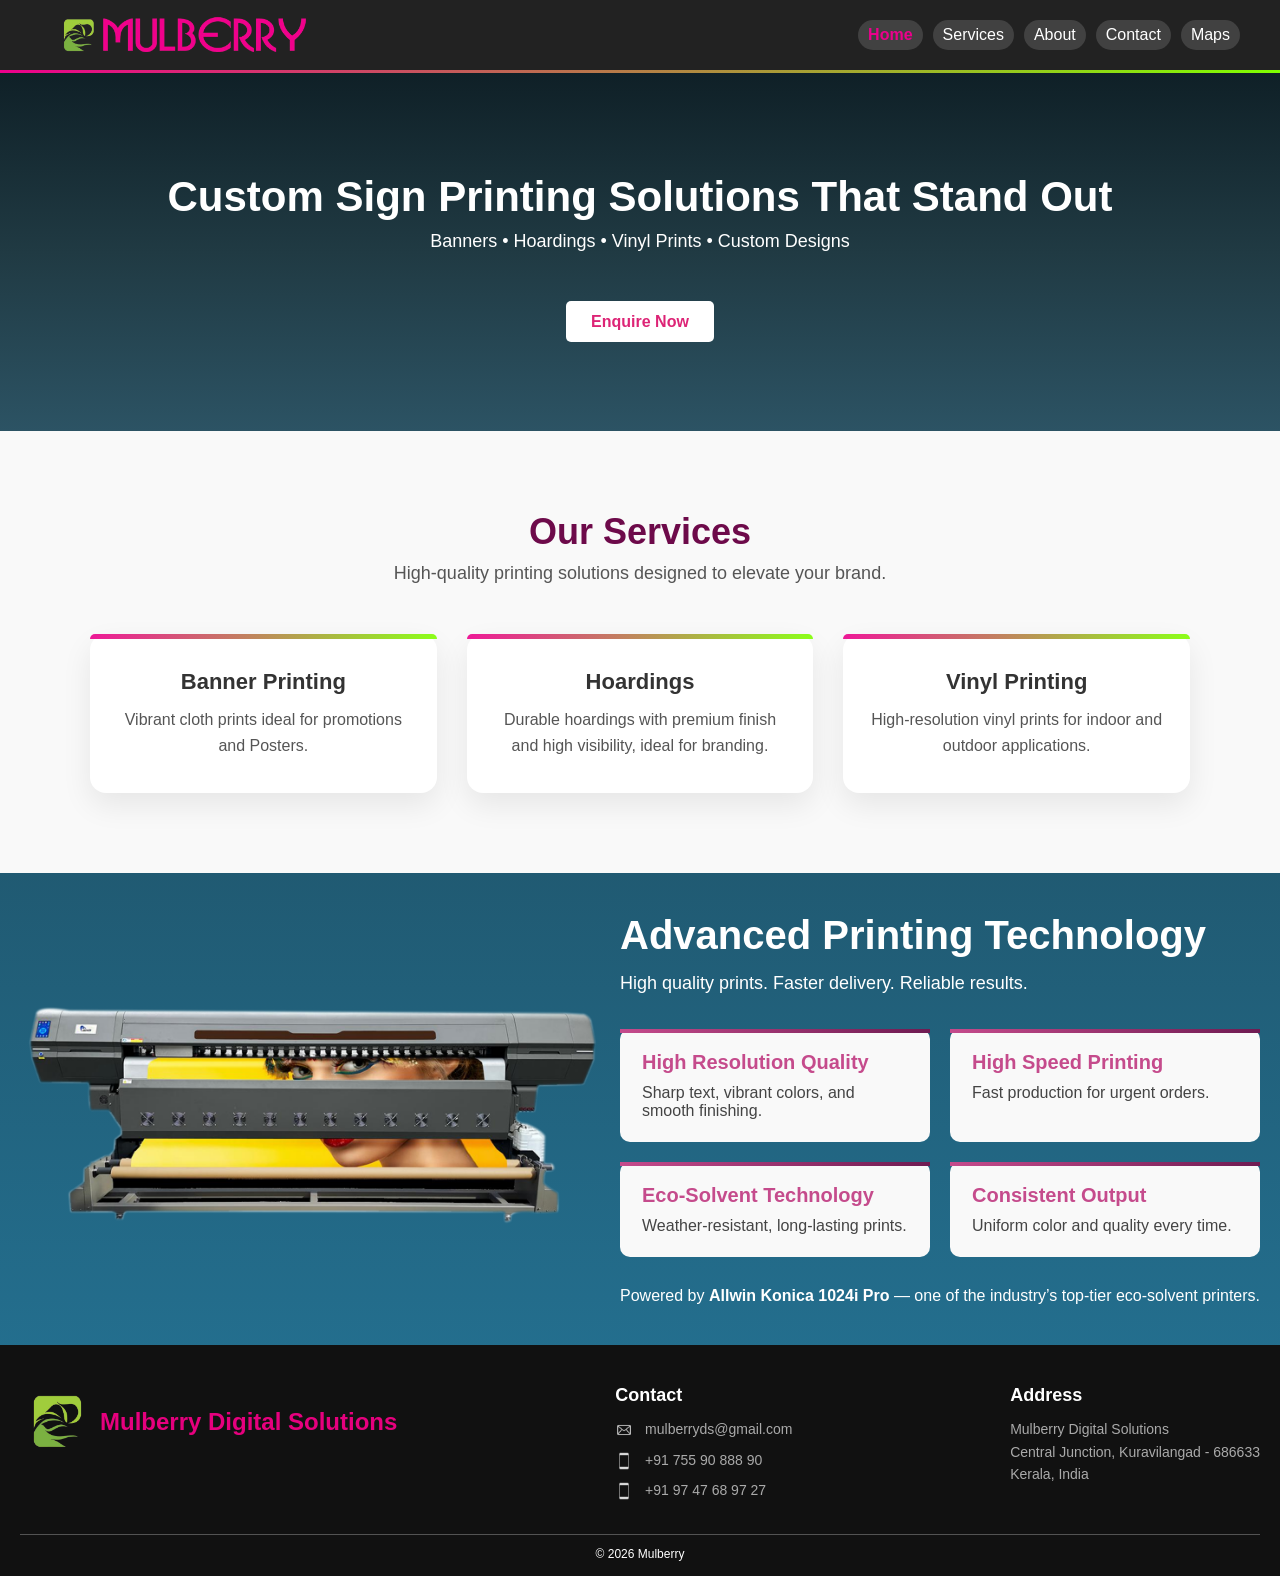
==== index.html @ 0bea3f0b "Add files via upload" ====
<html>
<head>
    <link rel="icon" href="tablogo.png" type="image/png">
    <meta charset="UTF-8">
    <meta name="viewport" content="width=device-width, initial-scale=1.0">
    <title>Mulberry</title>
    <link rel="stylesheet" href="style.css">
</head>
<body>

<header>
<div class="main-logo">
    <a href="index.html"><img src="logo.png"></a>
</div>  
<nav>
        <a href="index.html" class="active">Home</a>
        <a href="services.html">Services</a>
        <a href="about.html">About</a>
        <a href="contact.html">Contact</a>
        <a href="https://maps.app.goo.gl/JUvYcrm8jPYvd14GA">Maps</a>
    </nav>
</header>

<section class="hero">
    <h1>Custom Sign Printing Solutions That Stand Out</h1>
    <p>Banners  •  Hoardings  •  Vinyl Prints  •  Custom Designs</p>
    <br><br>
    <a href="contact.html" class="btn">Enquire Now</a>

</section>

<section class="services">
    <h2>Our Services</h2>
    <p class="services-sub">
        High-quality printing solutions designed to elevate your brand.
    </p>

    <div class="service-box">

        <div class="service-card">
            <h3>Banner Printing</h3>
            <p>Vibrant cloth prints ideal for promotions and Posters.</p>
        </div>

        <div class="service-card">
            <h3>Hoardings</h3>
            <p>Durable hoardings with premium finish and high visibility, ideal for branding.</p>
        </div>

        <div class="service-card">
            <h3>Vinyl Printing</h3>
            <p>High-resolution vinyl prints for indoor and outdoor applications.</p>
        </div>

    </div>
</section>


<section class="technology">
    <div class="tech-wrapper">

        <div class="tech-image">
            <img src="1024ipro.png" alt="Allwin Konica 1024i Pro">
        </div>
        
        <div class="tech-content">
            <h2>Advanced Printing Technology</h2>
            <p class="tech-sub">
                High quality prints. Faster delivery. Reliable results.
            </p>

            <div class="tech-features">
                <div class="tech-card">
                    <h3>High Resolution Quality</h3>
                    <p>Sharp text, vibrant colors, and smooth finishing.</p>
                </div>

                <div class="tech-card">
                    <h3>High Speed Printing</h3>
                    <p>Fast production for urgent orders.</p>
                </div>

                <div class="tech-card">
                    <h3>Eco-Solvent Technology</h3>
                    <p>Weather-resistant, long-lasting prints.</p>
                </div>

                <div class="tech-card">
                    <h3>Consistent Output</h3>
                    <p>Uniform color and quality every time.</p>
                </div>
            </div>
            <p class="machine-note">
                Powered by <strong>Allwin Konica 1024i Pro</strong> — one of the industry’s top-tier eco-solvent printers.
            </p>
        </div>

    </div>
</section>

<footer class="site-footer">
    <div class="footer-content">

        <div class="footer-logo">
            <img src="og logo.png" alt="Mulberry Logo" class="logo">
            <span class="company-name">Mulberry Digital Solutions</span>
        </div>

        <div class="footer-block">
            <h4>Contact</h4>
            <p>
                <img src="mail.png" class="footer-icon-img" alt="Email">
                 mulberryds@gmail.com
            </p>

            <p>
                <img src="phone.png" class="footer-icon-img" alt="Phone">
                 +91 755 90 888 90
            </p>
            <p>
                <img src="phone.png" class="footer-icon-img" alt="Phone">
                 +91 97 47 68 97 27
            </p>
        </div>

        <div class="footer-block">
             <h4>Address</h4>
            <p>
                Mulberry Digital Solutions<br>
                Central Junction, Kuravilangad - 686633<br>
                Kerala, India
            </p>
        </div>

    </div>

    <div class="footer-bottom">
        © 2026 Mulberry
    </div>
</footer>

</body>
</html>
---- style.css ----
* {
    margin: 0;
    padding: 0;
    box-sizing: border-box;
    font-family: Arial, sans-serif;
}

body {
    background: linear-gradient(to bottom, #1a3540, #25789b);
    color: #333;
}
.service-body{
     background: linear-gradient(to bottom, #ffffff, #ffffff);;
}
header {
    position: sticky;
    top: 0;
    z-index: 1000;
    background: #222;
    display: flex;
    justify-content: space-between;
    align-items: center;
    padding: 15px 40px;
    border-bottom: 3px solid transparent;
    border-image: linear-gradient(to right, #EC008C, #7FFF00) 1;
}

@media (max-width: 768px) {
    header {
        flex-direction: column;
        gap: 10px;
        padding: 10px 15px;
    }
}


.main-logo img {
    height: 40px;
    width: auto;
    display: block;
}
@media (max-width: 768px) {
    .main-logo img {
        height: 30px; 
    }
}

nav a {
    color: #fff;
    margin-left: 10px;
    text-decoration: none;
}

nav {
    display: flex;
    gap: 0px;
}


    nav a {
        padding: 6px 10px;
        border-radius: 20px;
        background: rgba(173, 173, 173, 0.227);
    }
nav a {
    transition: all 0.25s ease;
}
nav a.active {
    color: #EC008C;
    font-weight: 600;
}

nav a:hover {
    transform: translateY(-2px);
    color: #7FFF00;
    text-shadow: 0 6px 15px rgba(236, 0, 140, 0.4);
}


/* Hero */
.hero {
    background: linear-gradient(to bottom, #0f2027, #203a43, #2c5364);
    color: white;
    text-align: center;
    padding: 100px 10px;
}

.hero h1 {
    font-size: 42px;
    margin-bottom: 10px;
}

.hero p {
    font-size: 18px;
    margin-bottom: 25px;
}

.btn {
    padding: 12px 25px;
    background: white;
    color: #dd2476;
    text-decoration: none;
    font-weight: bold;
    border-radius: 5px;
}
.btn:hover {
    transform: translateY(-50px);
    box-shadow: 0 12px 30px rgba(0,0,0,0.20);
}

.services {
    padding: 80px 20px;
    text-align: center;
    background: #f9f9f9;
}

.services h2 {
    font-size: 36px;
    color: #6d0a4a;
    margin-bottom: 10px;
}

.services-sub {
    font-size: 18px;
    color: #555;
    margin-bottom: 50px;
}

.service-box {
    display: grid;
    grid-template-columns: repeat(auto-fit, minmax(240px, 1fr));
    gap: 30px;
    max-width: 1100px;
    margin: auto;
}

.service-card {
    background: #ffffff;
    padding: 35px 25px;
    border-radius: 16px;
    box-shadow: 0 12px 30px rgba(0,0,0,0.08);
    transition: all 0.35s ease;
    position: relative;
}

.service-card::before {
    content: "";
    position: absolute;
    top: 0;
    left: 0;
    height: 5px;
    width: 100%;
    border-radius: 16px 16px 0 0;
    background: linear-gradient(to right, #EC008C, #7FFF00);
    opacity: 0.9;
}

.service-card h3 {
    font-size: 22px;
    margin-bottom: 12px;
    color: #333;
}

.service-card p {
    font-size: 16px;
    color: #555;
    line-height: 1.6;
}

.service-card:hover {
    transform: translateY(-10px);
    box-shadow: 0 22px 45px rgba(0,0,0,0.15);
}

.service-card.highlight {
    transform: translateY(-6px);
}

/* Mobile */
@media (max-width: 768px) {
    .services h2 {
        font-size: 30px;
    }
}

.tech-wrapper {
    max-width: 1400px;
    margin: auto;
    display: flex;
    align-items: center;
    gap: 15px;
    padding: 40px 20px;
    flex-wrap: wrap; 
}
@media (max-width: 768px) {
    .tech-wrapper {
        text-align: center;
    }}

.tech-image {
    flex: 370px;
    text-align: center;
}


.tech-image img {
    max-width: 100%;
    height: auto;
    object-fit: contain;
    transform: translateY(-5px);
}

/* Text styling */
.tech-content h2 {
    font-size: 40px; /* increased from 32px */
    color: #ffffff;
    margin-bottom: 15px;
}

.tech-sub {
    font-size: 18px; /* increased from 16px */
    color: #ffffff;
    margin-bottom: 35px; /* slightly more spacing */
}

/* Cards */
.tech-features {
    display: grid;
    grid-template-columns: repeat(auto-fit, minmax(220px, 1fr));
    gap: 20px;
}

.tech-card {
    background: #f9f9f9;
    padding: 22px;
    border-radius: 10px;
    position: relative;
}

/* Gradient accent bar on top */
.tech-card::before {
    content: "";
    position: absolute;
    top: 0;
    left: 0;
    height: 4px;
    width: 100%;
    background: linear-gradient(to right, #C54B8C, #6f1b52);
}

.tech-card h3 {
    color: #C54B8C;
    margin-bottom: 10px; /* slightly bigger spacing */
    font-size: 20px; /* increased from 17px */
}

.tech-card p {
    font-size: 16px; /* increased from 14px */
    color: #444;
}

.machine-note {
    margin-top: 30px; /* increased from 25px */
    font-size: 16px; /* increased from 15px */
    color: #ffffff;
}


.site-footer {
    background: #111;
    color: #aaa;
    padding: 40px 20px 15px;
    font-size: 13px;
}

.footer-content {
    max-width: 1300px;
    margin: auto;
    display: flex;     
    justify-content: space-between;
    flex-wrap: wrap;      
    gap: 30px;
    align-items: flex-start;    
}

.footer-logo {
  display: flex;         
  align-items: center;   
  gap: 5px;  
}

.logo {
  width: 75px;            
  height: auto;
}

.company-name {
  font-weight: bold;
  color: #e6007e;        
  font-size: 24px;
}

.footer-block h4 {
    color: #fff;
    font-size: 18px;
    margin-bottom: 12px;
    font-weight: 600;
}

.footer-block p {
    font-size: 14px;
    margin-bottom: 8px;
    line-height: 1.6;
}

.footer-bottom {
    color: #ffffff;
    text-align: center;
    margin-top: 25px;
    padding-top: 12px;
    border-top: 1px solid #535353;
    font-size: 12px;
}

.footer-icon-img {
    width: 18px;
    height: 18px;
    margin-right: 8px;
    vertical-align: middle;
    opacity: 0.85;
}


/* Responsive */
@media (max-width: 768px) {
    .service-box,
    .reasons {
        flex-direction: column;
        align-items: center;
    }

    .hero h1 {
        font-size: 32px;
    }
}

/* =========================
   ABOUT PAGE
   ========================= */

/* About Hero — similar to home hero */
.about-hero {
    background: linear-gradient(to bottom, #0f2027, #203a43, #2c5364);
    color: white;
    text-align: center;
    padding: 80px 20px;
}

.about-hero h1 {
    font-size: 40px;
    margin-bottom: 10px;
}

.about-hero p {
    font-size: 18px;
}

/* About Main Section — same as services look */
.about-section {
    background: #f9f9f9;
    padding: 80px 20px;
}

.about-section h2 {
    font-size: 36px;
    color: #7B1E5A;
    text-align: center;
    margin-bottom: 20px;
}

.about-section .about-text {
    max-width: 900px;
    margin: auto;
    font-size: 18px;
    color: #555;
    line-height: 1.7;
    text-align: center;
    margin-bottom: 50px;
}

/* About Cards — reusing service-card logic */
.about-cards {
    max-width: 1100px;
    margin: auto;
    display: grid;
    grid-template-columns: repeat(auto-fit, minmax(240px, 1fr));
    gap: 30px;
}

.about-card {
    background: #ffffff;
    padding: 35px 25px;
    border-radius: 16px;
    box-shadow: 0 12px 30px rgba(0,0,0,0.08);
    position: relative;
    text-align: center;
    font-weight: 600;
     transition: transform 0.3s ease, box-shadow 0.3s ease;
}


.about-card:hover {
    transform: translateY(-6px);
    box-shadow: 0 18px 40px rgba(0,0,0,0.12);
}

.about-card::before {
    content: "";
    position: absolute;
    top: 0;
    left: 0;
    height: 5px;
    width: 100%;
    border-radius: 16px 16px 0 0;
    background: linear-gradient(to right, #EC008C, #7FFF00);
}

/*  ABOUT – PRINTING TECHNOLOGY */

.about-technology {
    margin-top: 80px;
    text-align: center;
}

.about-technology h2 {
    font-size: 34px;
    color: #7B1E5A;
    margin-bottom: 25px;
}

.about-tech-text {
    max-width: 900px;
    margin: auto;
    font-size: 18px;
    color: #555;
    line-height: 1.8;
    margin-bottom: 20px;
}

.about-tech-note {
    max-width: 850px;
    margin: 35px auto 0;
    font-size: 16px;
    color: #666;
    font-style: italic;
}

/* Mobile */
@media (max-width: 768px) {
    .about-technology h2 {
        font-size: 28px;
    }
}
/* About page – Working Hours */

.about-hours {
    max-width: 600px;
    margin: 80px auto 0;
    padding: 30px 25px;
    background: #ffffff;
    border-radius: 18px;
    text-align: center;
    box-shadow: 0 14px 35px rgba(0,0,0,0.08);
    position: relative;
}

/* Gradient accent line */
.about-hours::before {
    content: "";
    position: absolute;
    top: 0;
    left: 0;
    height: 5px;
    width: 100%;
    border-radius: 18px 18px 0 0;
    background: linear-gradient(to right, #EC008C, #7FFF00);
}

.about-hours h3 {
    color: #7B1E5A;
    margin-bottom: 15px;
    font-size: 22px;
    font-weight: 600;
}

.about-hours p {
    font-size: 16px;
    color: #444;
    margin-bottom: 8px;
    line-height: 1.6;
}

/* Mobile */
@media (max-width: 768px) {
    .about-hero h1 {
        font-size: 32px;
    }

    .about-section h2 {
        font-size: 30px;
    }
}
/* ===== CONTACT PAGE LAYOUT FIX ===== */

.contact-hero {
    padding: 80px 20px;
    text-align: center;
    background: linear-gradient(to bottom, #0f2027, #203a43, #2c5364);
    color: #fff;
}

.contact-hero h1 {
    font-size: 42px;
    margin-bottom: 8px;
}

.contact-section {
    padding: 70px 6%;
    background: #f7f8fa;
}

/* This container fixes the blank space issue */
.contact-container {
    max-width: 1200px;
    margin: auto;
    display: grid;
    grid-template-columns: repeat(3, 1fr);
    gap: 35px;
}

.contact-card {
    background: #ffffff;
    padding: 35px 25px;
    text-align: center;
    border-radius: 16px;
    box-shadow: 0 12px 30px rgba(0,0,0,0.08);
    transition: transform 0.3s ease;
}

.contact-card:hover {
    transform: translateY(-6px);
}

.contact-card img {
    width: 44px;
    margin-bottom: 15px;
}

.contact-card h3 {
    font-size: 20px;
    margin-bottom: 8px;
}

.contact-card p {
    color: #555;
    font-size: 15px;
}

.contact-btn {
    display: inline-block;
    margin-top: 18px;
    padding: 12px 28px;
    border-radius: 30px;
    background: #2c5364;
    color: #fff;
    text-decoration: none;
    transition: 0.3s ease;
}

.contact-btn:hover {
    background: #203a43;
}

.contact-btn.whatsapp {
    background: #25d366;
}

.contact-btn.whatsapp:hover {
    background: #1ebe5d;
}

/* Optional highlight for WhatsApp */
.contact-card.highlight {
    border: 2px solid #25d366;
}

/* MAP FIX */
.contact-map {
    padding: 70px 6%;
    background: #ffffff;
}

.map-container {
    max-width: 1200px;
    margin: auto;
    text-align: center;
}

.map-container iframe {
    width: 100%;
    height: 380px;
    border-radius: 16px;
    border: none;
    box-shadow: 0 12px 30px rgba(0,0,0,0.08);
}

/* RESPONSIVE */
@media (max-width: 900px) {
    .contact-container {
        grid-template-columns: 1fr;
    }

    .contact-hero h1 {
        font-size: 32px;
    }
}
/* ===============================
   SERVICES PAGE - NEW CLEAN STYLE
   =============================== */

/* Whole services page background */
.services-detailed {
    background: linear-gradient(to bottom, #1a3540, #25789b);
    width: 100%;
    max-width: 1250px;
    margin: 100px auto;
    padding: 60px 100px;
    border-radius: 25px;
}

/* Individual service rows */
.service-row {
    display: flex;
    align-items: center;
    gap: 60px;
    padding: 60px;
    margin-bottom: 60px;
    border-radius: 20px;
    min-height: 420px;
    background: linear-gradient(135deg, #fdfbfb, #ebedee);
    transition: all 0.3s ease;
}

.service-row.reverse {
    flex-direction: row-reverse;
}

.service-row:hover {
    transform: translateY(-6px);
    box-shadow: 0 18px 40px rgba(0, 0, 0, 0.230);
}

/* Image */
.service-img {
    flex: 1;
    display: flex;
}

.service-img img {
    width: 100%;
    object-fit: cover;
    border-radius: 15px;
    box-shadow: 0 12px 30px rgba(0, 0, 0, 0.230);
}

/* Text */
.service-info {
    flex: 1;
}

.service-info h2 {
    font-size: 32px;
    margin-bottom: 20px;
    position: relative;
    padding-bottom: 10px;
}

.service-info h2::after {
    content: "";
    width: 70px;
    height: 3px;
    background: #EC008C;
    position: absolute;
    left: 0;
    bottom: 0;
}

.service-info p {
    font-size: 17px;
    line-height: 1.8;
    color: #444;
}

/* ===============================
   CTA SECTION (Keep Gradient Impact)
   =============================== */

.cta-section {
    background: linear-gradient(to bottom, #237496, #0f2027);
    color: rgb(255, 255, 255);
    border-radius: 25px;
    margin: 80px auto 120px;
    width: 90%;
    max-width: 1000px;
    padding: 80px 30px;
    text-align: center;
}

.cta-section h2 {
    margin-bottom: 15px;
}

.cta-section p {
    margin-bottom: 35px;
}

.cta-section .btn {
    background: white;
    color: #dd2476;
    transition: 0.3s ease;
}

.cta-section .btn:hover {
    background: #f2f2f2;
    transform: translateY(-3px);
    box-shadow: 0 12px 30px rgba(0,0,0,0.25);
}

/* ===============================
   RESPONSIVE (Services Only)
   =============================== */

@media (max-width: 900px) {

    .services-detailed {
        padding: 40px 20px;
    }

    .service-row,
    .service-row.reverse {
        flex-direction: column;
        padding: 40px 25px;
        gap: 30px;
    }

}
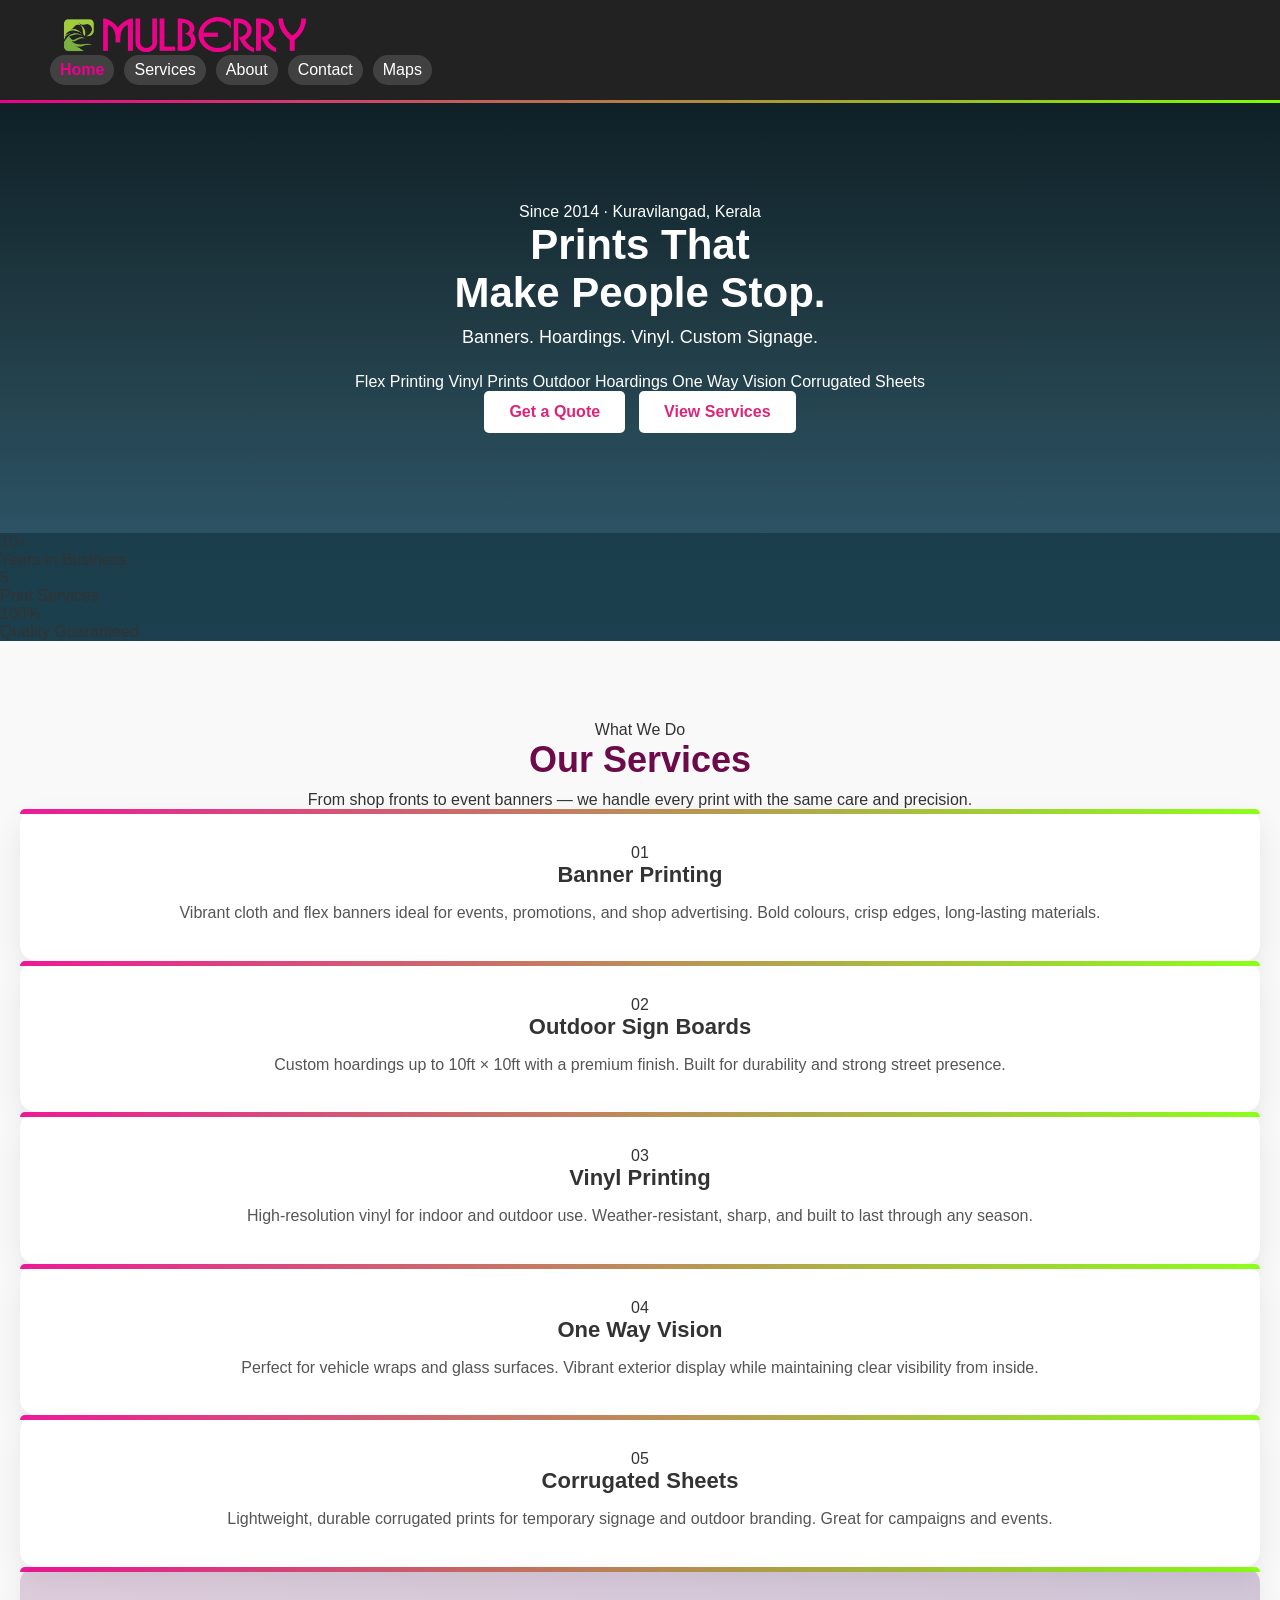
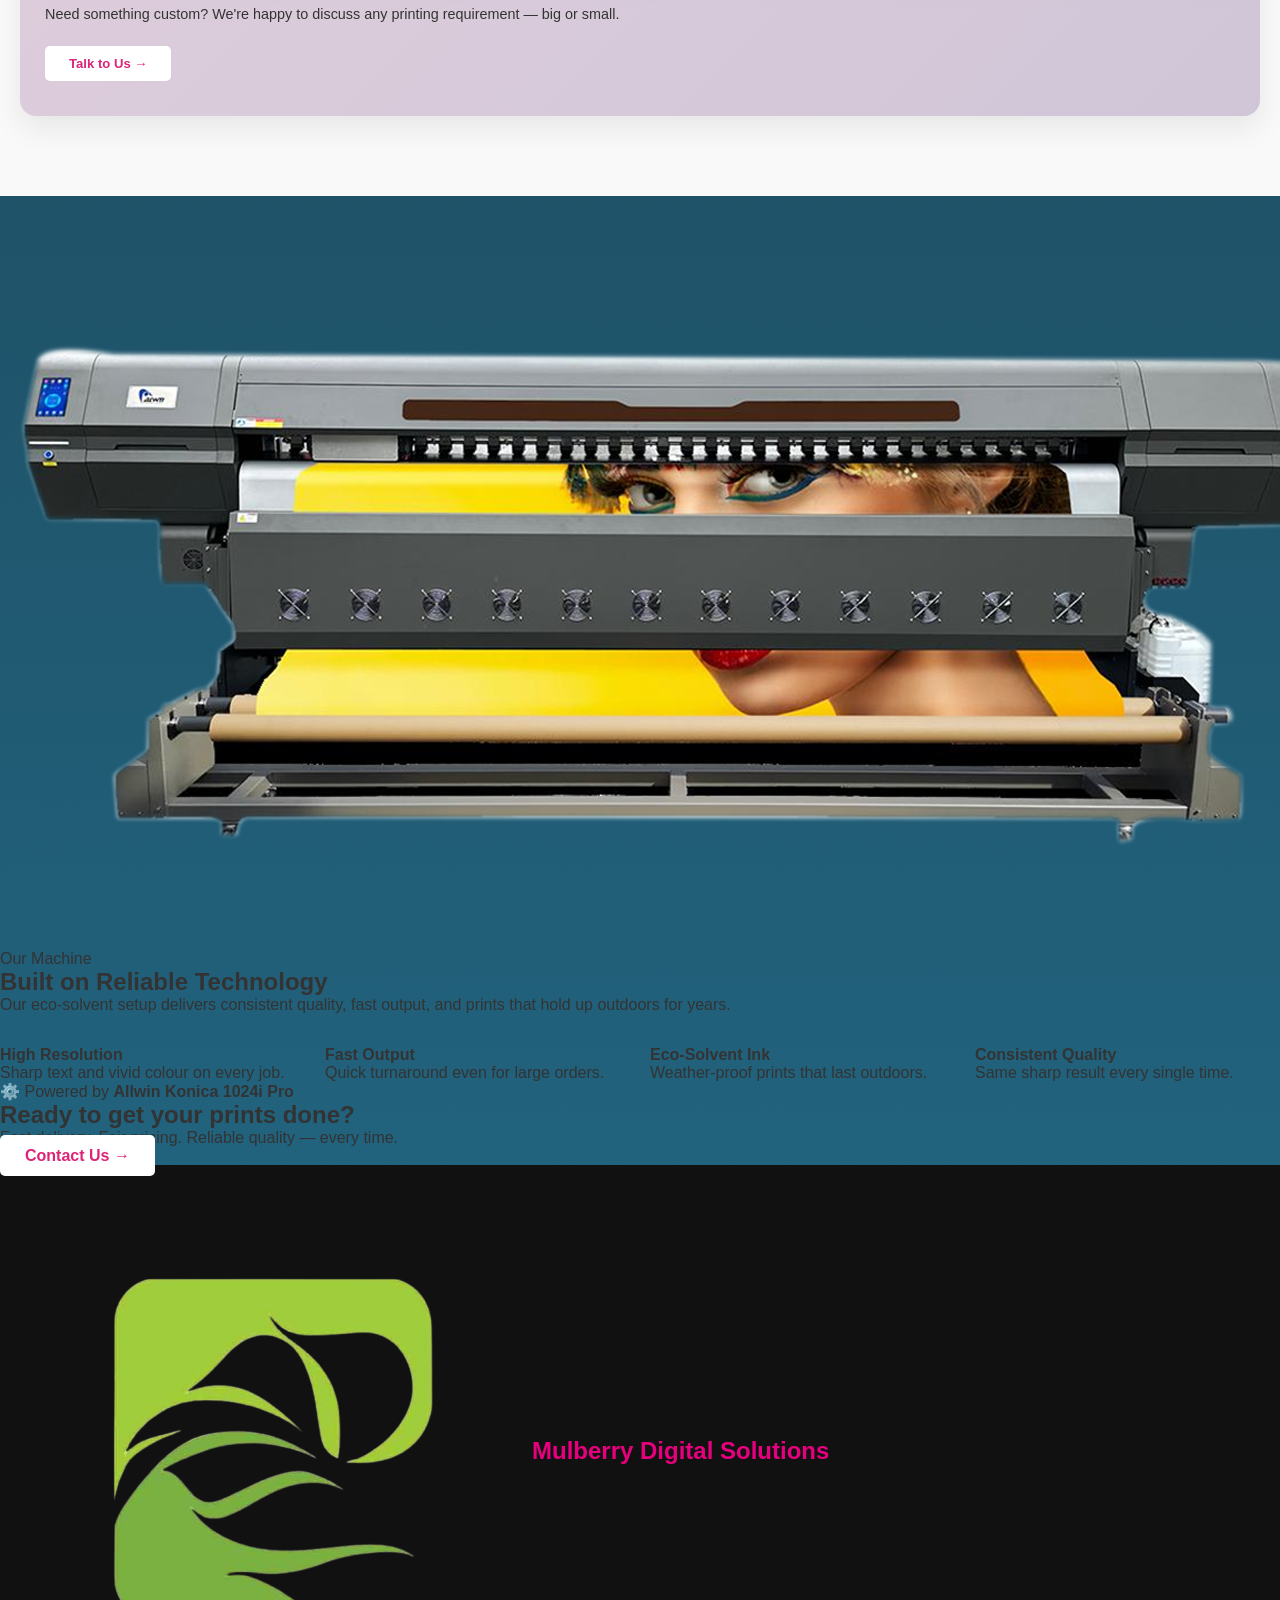
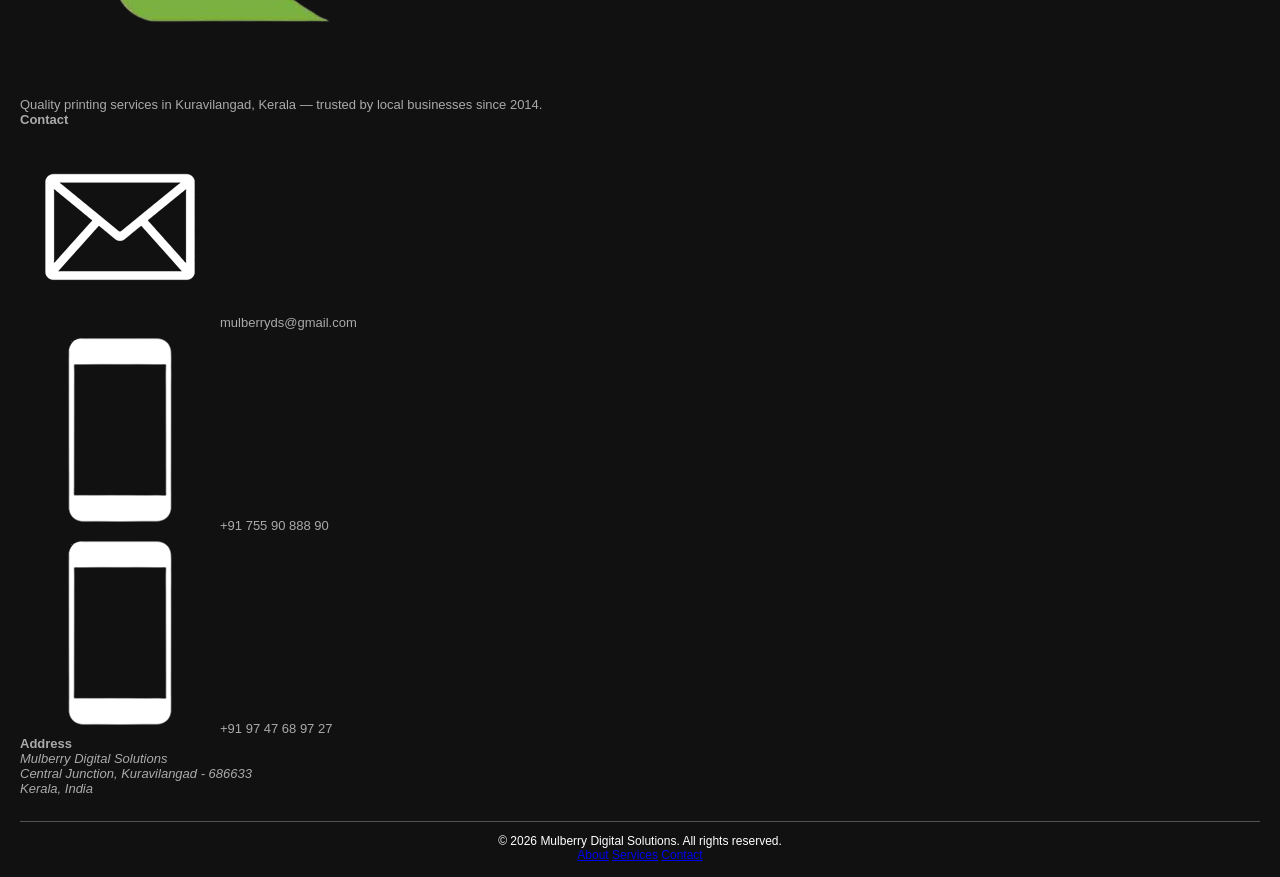
==== commit 614e724a: "Update index.html" ====
--- a/index.html
+++ b/index.html
@@ -1,143 +1,202 @@
-<html>
+<!DOCTYPE html>
+<html lang="en">
 <head>
-    <link rel="icon" href="tablogo.png" type="image/png">
-    <meta charset="UTF-8">
-    <meta name="viewport" content="width=device-width, initial-scale=1.0">
-    <title>Mulberry</title>
-    <link rel="stylesheet" href="style.css">
+  <meta charset="UTF-8">
+  <meta name="viewport" content="width=device-width, initial-scale=1.0">
+  <title>Mulberry Digital Solutions | Flex & Sign Printing</title>
+  <link rel="icon" href="tablogo.png" type="image/png">
+  <meta name="description" content="Mulberry Digital Solutions — quality flex printing, vinyl prints and custom sign boards in Kuravilangad, Kerala since 2014.">
+  <link rel="stylesheet" href="style.css">
 </head>
 <body>
 
-<header>
-<div class="main-logo">
-    <a href="index.html"><img src="logo.png"></a>
-</div>  
-<nav>
+  <!-- NAV -->
+  <header>
+    <div class="nav-inner">
+      <div class="main-logo">
+        <a href="index.html"><img src="logo.png" alt="Mulberry Digital Solutions"></a>
+      </div>
+      <nav>
         <a href="index.html" class="active">Home</a>
         <a href="services.html">Services</a>
         <a href="about.html">About</a>
         <a href="contact.html">Contact</a>
-        <a href="https://maps.app.goo.gl/JUvYcrm8jPYvd14GA">Maps</a>
-    </nav>
-</header>
-
-<section class="hero">
-    <h1>Custom Sign Printing Solutions That Stand Out</h1>
-    <p>Banners  •  Hoardings  •  Vinyl Prints  •  Custom Designs</p>
-    <br><br>
-    <a href="contact.html" class="btn">Enquire Now</a>
-
-</section>
-
-<section class="services">
-    <h2>Our Services</h2>
-    <p class="services-sub">
-        High-quality printing solutions designed to elevate your brand.
-    </p>
-
-    <div class="service-box">
-
-        <div class="service-card">
-            <h3>Banner Printing</h3>
-            <p>Vibrant cloth prints ideal for promotions and Posters.</p>
-        </div>
-
-        <div class="service-card">
-            <h3>Hoardings</h3>
-            <p>Durable hoardings with premium finish and high visibility, ideal for branding.</p>
-        </div>
-
-        <div class="service-card">
-            <h3>Vinyl Printing</h3>
-            <p>High-resolution vinyl prints for indoor and outdoor applications.</p>
-        </div>
-
-    </div>
-</section>
-
-
-<section class="technology">
-    <div class="tech-wrapper">
-
-        <div class="tech-image">
-            <img src="1024ipro.png" alt="Allwin Konica 1024i Pro">
-        </div>
-        
-        <div class="tech-content">
-            <h2>Advanced Printing Technology</h2>
-            <p class="tech-sub">
-                High quality prints. Faster delivery. Reliable results.
-            </p>
-
-            <div class="tech-features">
-                <div class="tech-card">
-                    <h3>High Resolution Quality</h3>
-                    <p>Sharp text, vibrant colors, and smooth finishing.</p>
-                </div>
-
-                <div class="tech-card">
-                    <h3>High Speed Printing</h3>
-                    <p>Fast production for urgent orders.</p>
-                </div>
-
-                <div class="tech-card">
-                    <h3>Eco-Solvent Technology</h3>
-                    <p>Weather-resistant, long-lasting prints.</p>
-                </div>
-
-                <div class="tech-card">
-                    <h3>Consistent Output</h3>
-                    <p>Uniform color and quality every time.</p>
-                </div>
-            </div>
-            <p class="machine-note">
-                Powered by <strong>Allwin Konica 1024i Pro</strong> — one of the industry’s top-tier eco-solvent printers.
-            </p>
-        </div>
-
-    </div>
-</section>
-
-<footer class="site-footer">
-    <div class="footer-content">
-
+        <a href="https://maps.app.goo.gl/JUvYcrm8jPYvd14GA" target="_blank" rel="noopener" class="nav-maps">Maps</a>
+      </nav>
+    </div>
+  </header>
+
+  <!-- HERO -->
+  <section class="hero">
+    <div class="hero-glow"></div>
+    <div class="hero-inner">
+      <div class="eyebrow">Since 2014 · Kuravilangad, Kerala</div>
+      <h1>Prints That<br><span class="accent">Make People Stop.</span></h1>
+      <p class="hero-sub">Banners. Hoardings. Vinyl. Custom Signage.</p>
+      <div class="hero-chips">
+        <span>Flex Printing</span>
+        <span>Vinyl Prints</span>
+        <span>Outdoor Hoardings</span>
+        <span>One Way Vision</span>
+        <span>Corrugated Sheets</span>
+      </div>
+      <div style="display:flex;gap:14px;justify-content:center;flex-wrap:wrap;">
+        <a href="contact.html" class="btn">Get a Quote</a>
+        <a href="services.html" class="btn btn-outline">View Services</a>
+      </div>
+    </div>
+  </section>
+
+  <!-- STATS -->
+  <div class="stats-strip">
+    <div class="stats-strip-inner">
+      <div class="stat-item">
+        <div class="stat-num">10+</div>
+        <div class="stat-label">Years in Business</div>
+      </div>
+      <div class="stat-item">
+        <div class="stat-num">5</div>
+        <div class="stat-label">Print Services</div>
+      </div>
+      <div class="stat-item">
+        <div class="stat-num">100%</div>
+        <div class="stat-label">Quality Guaranteed</div>
+      </div>
+    </div>
+  </div>
+
+  <!-- SERVICES -->
+  <section class="services">
+    <div class="container">
+      <div class="eyebrow">What We Do</div>
+      <h2 class="section-title">Our Services</h2>
+      <p class="section-sub">From shop fronts to event banners — we handle every print with the same care and precision.</p>
+
+      <div class="services-grid">
+        <div class="service-card">
+          <div class="service-num">01</div>
+          <h3>Banner Printing</h3>
+          <p>Vibrant cloth and flex banners ideal for events, promotions, and shop advertising. Bold colours, crisp edges, long-lasting materials.</p>
+        </div>
+        <div class="service-card">
+          <div class="service-num">02</div>
+          <h3>Outdoor Sign Boards</h3>
+          <p>Custom hoardings up to 10ft × 10ft with a premium finish. Built for durability and strong street presence.</p>
+        </div>
+        <div class="service-card">
+          <div class="service-num">03</div>
+          <h3>Vinyl Printing</h3>
+          <p>High-resolution vinyl for indoor and outdoor use. Weather-resistant, sharp, and built to last through any season.</p>
+        </div>
+        <div class="service-card">
+          <div class="service-num">04</div>
+          <h3>One Way Vision</h3>
+          <p>Perfect for vehicle wraps and glass surfaces. Vibrant exterior display while maintaining clear visibility from inside.</p>
+        </div>
+        <div class="service-card">
+          <div class="service-num">05</div>
+          <h3>Corrugated Sheets</h3>
+          <p>Lightweight, durable corrugated prints for temporary signage and outdoor branding. Great for campaigns and events.</p>
+        </div>
+        <div class="service-card" style="display:flex;flex-direction:column;justify-content:center;align-items:flex-start;background:linear-gradient(135deg,rgba(123,48,114,0.22),rgba(61,16,96,0.22));border-color:rgba(123,48,114,0.3);">
+          <p style="color:var(--muted);font-size:0.9rem;margin-bottom:20px;line-height:1.7;">Need something custom? We're happy to discuss any printing requirement — big or small.</p>
+          <a href="contact.html" class="btn" style="font-size:0.82rem;padding:10px 24px;">Talk to Us →</a>
+        </div>
+      </div>
+    </div>
+  </section>
+
+  <!-- TECHNOLOGY -->
+  <section class="technology">
+    <div class="container">
+      <div class="tech-grid">
+        <div class="tech-image-wrap">
+          <img src="1024ipro.png" alt="Allwin Konica 1024i Pro">
+          <div class="tech-frame">
+            <div class="tech-frame-dot tl"></div>
+            <div class="tech-frame-dot tr"></div>
+            <div class="tech-frame-dot bl"></div>
+            <div class="tech-frame-dot br"></div>
+          </div>
+        </div>
+        <div>
+          <div class="eyebrow">Our Machine</div>
+          <h2 class="section-title">Built on Reliable Technology</h2>
+          <p class="section-sub" style="margin-bottom:32px;">Our eco-solvent setup delivers consistent quality, fast output, and prints that hold up outdoors for years.</p>
+
+          <div class="tech-features">
+            <div class="tech-feat">
+              <h4>High Resolution</h4>
+              <p>Sharp text and vivid colour on every job.</p>
+            </div>
+            <div class="tech-feat">
+              <h4>Fast Output</h4>
+              <p>Quick turnaround even for large orders.</p>
+            </div>
+            <div class="tech-feat">
+              <h4>Eco-Solvent Ink</h4>
+              <p>Weather-proof prints that last outdoors.</p>
+            </div>
+            <div class="tech-feat">
+              <h4>Consistent Quality</h4>
+              <p>Same sharp result every single time.</p>
+            </div>
+          </div>
+
+          <div class="machine-badge">
+            <span>⚙️</span>
+            <span>Powered by <strong>Allwin Konica 1024i Pro</strong></span>
+          </div>
+        </div>
+      </div>
+    </div>
+  </section>
+
+  <!-- CTA BAND -->
+  <div class="cta-band">
+    <div class="cta-inner">
+      <div>
+        <h2>Ready to get your prints done?</h2>
+        <p>Fast delivery. Fair pricing. Reliable quality — every time.</p>
+      </div>
+      <a href="contact.html" class="btn">Contact Us →</a>
+    </div>
+  </div>
+
+  <!-- FOOTER -->
+  <footer class="site-footer">
+    <div class="footer-grid">
+      <div class="footer-brand">
         <div class="footer-logo">
-            <img src="og logo.png" alt="Mulberry Logo" class="logo">
-            <span class="company-name">Mulberry Digital Solutions</span>
-        </div>
-
-        <div class="footer-block">
-            <h4>Contact</h4>
-            <p>
-                <img src="mail.png" class="footer-icon-img" alt="Email">
-                 mulberryds@gmail.com
-            </p>
-
-            <p>
-                <img src="phone.png" class="footer-icon-img" alt="Phone">
-                 +91 755 90 888 90
-            </p>
-            <p>
-                <img src="phone.png" class="footer-icon-img" alt="Phone">
-                 +91 97 47 68 97 27
-            </p>
-        </div>
-
-        <div class="footer-block">
-             <h4>Address</h4>
-            <p>
-                Mulberry Digital Solutions<br>
-                Central Junction, Kuravilangad - 686633<br>
-                Kerala, India
-            </p>
-        </div>
-
-    </div>
-
+          <img src="og logo.png" alt="Mulberry Logo">
+          <span class="company-name">Mulberry Digital Solutions</span>
+        </div>
+        <p>Quality printing services in Kuravilangad, Kerala — trusted by local businesses since 2014.</p>
+      </div>
+      <div class="footer-col">
+        <h4>Contact</h4>
+        <p><img src="mail.png" alt="">mulberryds@gmail.com</p>
+        <p><img src="phone.png" alt="">+91 755 90 888 90</p>
+        <p><img src="phone.png" alt="">+91 97 47 68 97 27</p>
+      </div>
+      <div class="footer-col">
+        <h4>Address</h4>
+        <address>
+          Mulberry Digital Solutions<br>
+          Central Junction, Kuravilangad - 686633<br>
+          Kerala, India
+        </address>
+      </div>
+    </div>
     <div class="footer-bottom">
-        © 2026 Mulberry
-    </div>
-</footer>
+      <span>© 2026 Mulberry Digital Solutions. All rights reserved.</span>
+      <div class="footer-links">
+        <a href="about.html">About</a>
+        <a href="services.html">Services</a>
+        <a href="contact.html">Contact</a>
+      </div>
+    </div>
+  </footer>
 
 </body>
-</html>+</html>
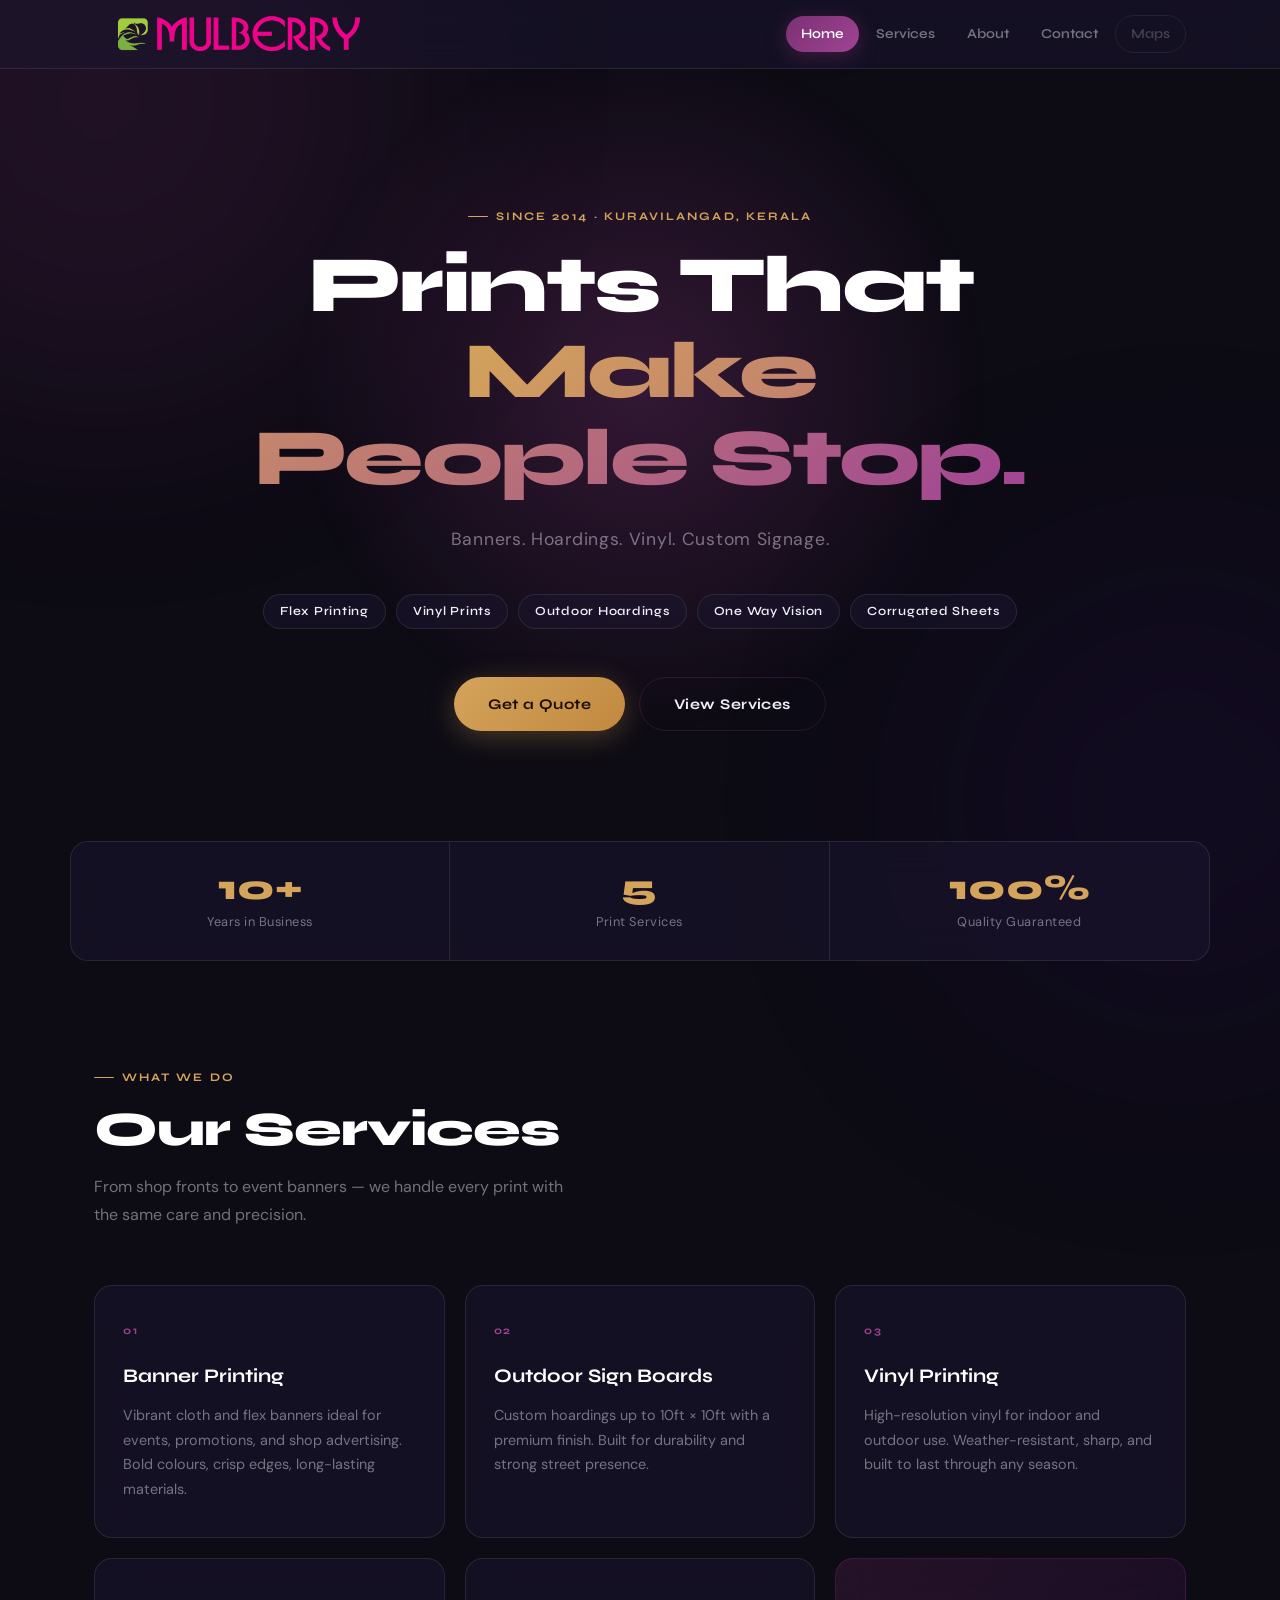
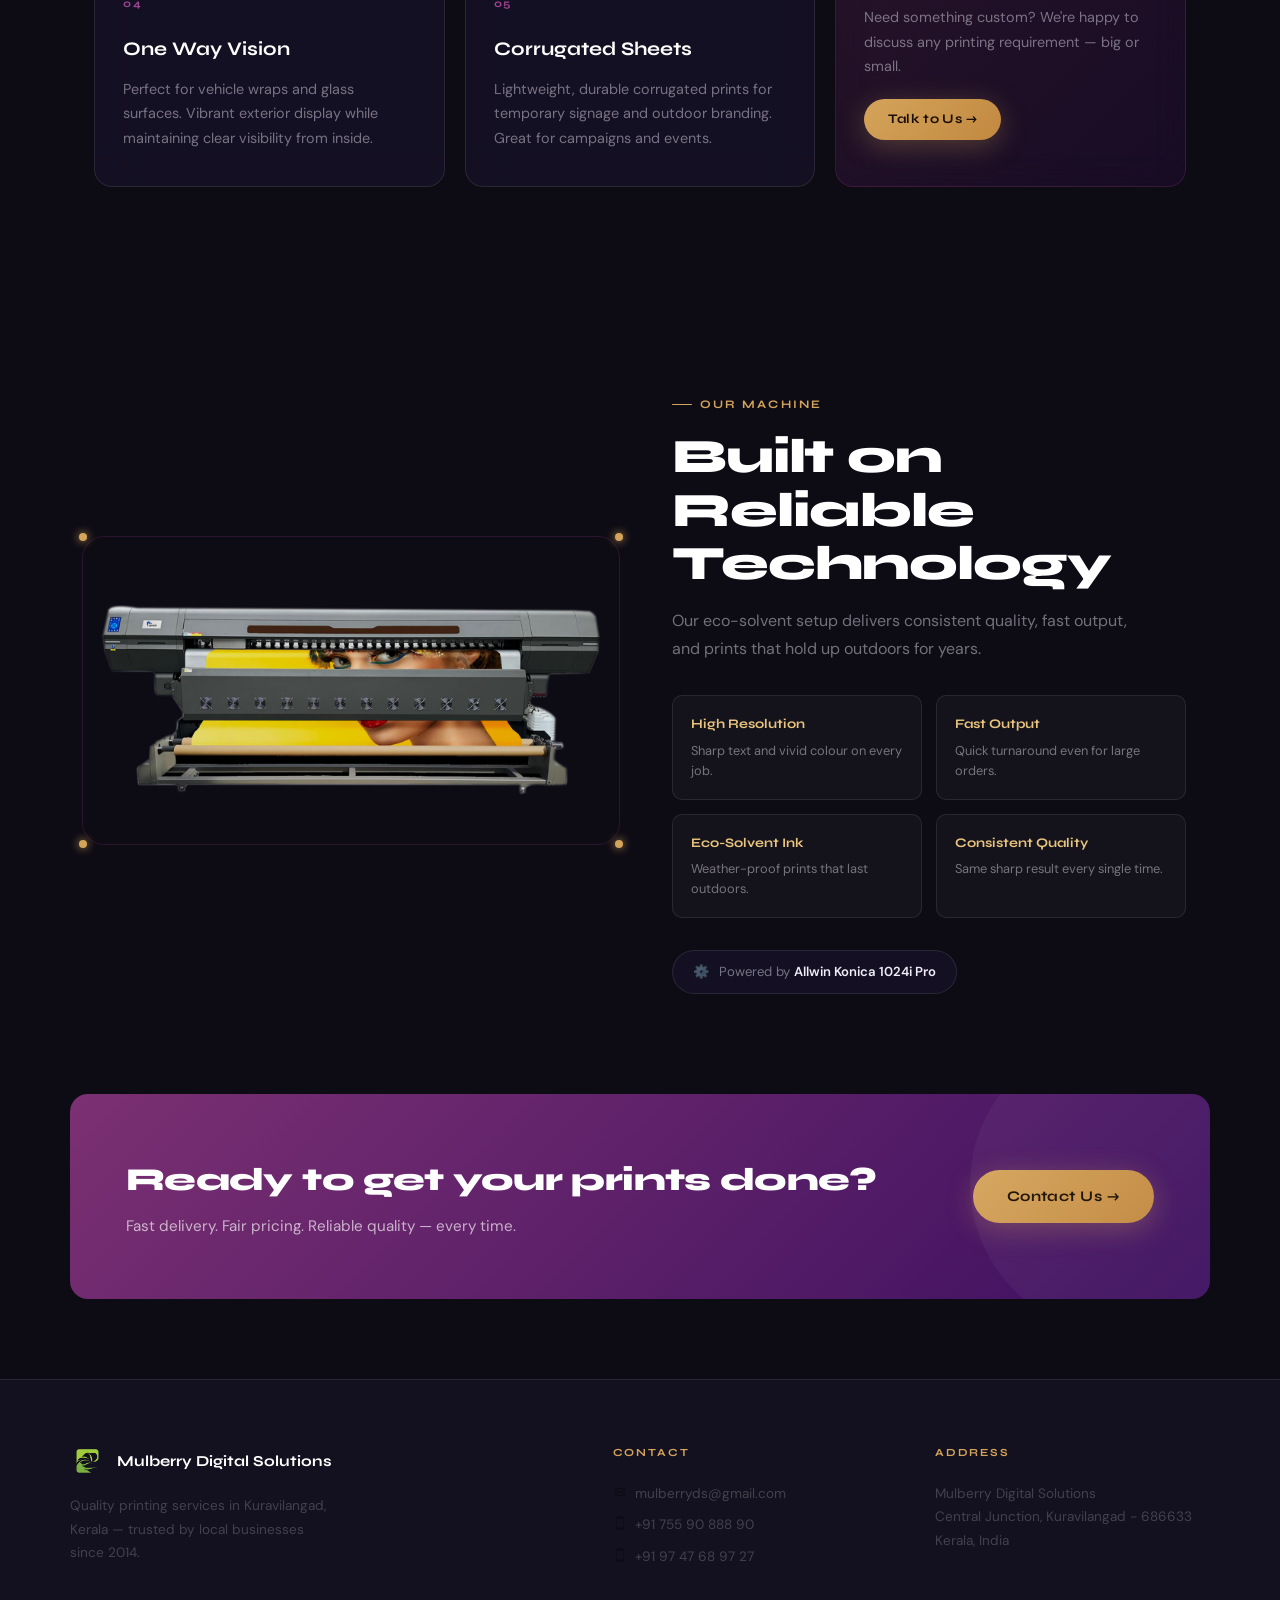
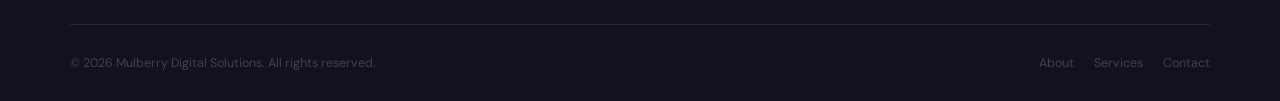
==== commit b01c6aad: "Add files via upload" ====
--- a/index.html
+++ b/index.html
@@ -1,202 +1,202 @@
-<!DOCTYPE html>
-<html lang="en">
-<head>
-  <meta charset="UTF-8">
-  <meta name="viewport" content="width=device-width, initial-scale=1.0">
-  <title>Mulberry Digital Solutions | Flex & Sign Printing</title>
-  <link rel="icon" href="tablogo.png" type="image/png">
-  <meta name="description" content="Mulberry Digital Solutions — quality flex printing, vinyl prints and custom sign boards in Kuravilangad, Kerala since 2014.">
-  <link rel="stylesheet" href="style.css">
-</head>
-<body>
-
-  <!-- NAV -->
-  <header>
-    <div class="nav-inner">
-      <div class="main-logo">
-        <a href="index.html"><img src="logo.png" alt="Mulberry Digital Solutions"></a>
-      </div>
-      <nav>
-        <a href="index.html" class="active">Home</a>
-        <a href="services.html">Services</a>
-        <a href="about.html">About</a>
-        <a href="contact.html">Contact</a>
-        <a href="https://maps.app.goo.gl/JUvYcrm8jPYvd14GA" target="_blank" rel="noopener" class="nav-maps">Maps</a>
-      </nav>
-    </div>
-  </header>
-
-  <!-- HERO -->
-  <section class="hero">
-    <div class="hero-glow"></div>
-    <div class="hero-inner">
-      <div class="eyebrow">Since 2014 · Kuravilangad, Kerala</div>
-      <h1>Prints That<br><span class="accent">Make People Stop.</span></h1>
-      <p class="hero-sub">Banners. Hoardings. Vinyl. Custom Signage.</p>
-      <div class="hero-chips">
-        <span>Flex Printing</span>
-        <span>Vinyl Prints</span>
-        <span>Outdoor Hoardings</span>
-        <span>One Way Vision</span>
-        <span>Corrugated Sheets</span>
-      </div>
-      <div style="display:flex;gap:14px;justify-content:center;flex-wrap:wrap;">
-        <a href="contact.html" class="btn">Get a Quote</a>
-        <a href="services.html" class="btn btn-outline">View Services</a>
-      </div>
-    </div>
-  </section>
-
-  <!-- STATS -->
-  <div class="stats-strip">
-    <div class="stats-strip-inner">
-      <div class="stat-item">
-        <div class="stat-num">10+</div>
-        <div class="stat-label">Years in Business</div>
-      </div>
-      <div class="stat-item">
-        <div class="stat-num">5</div>
-        <div class="stat-label">Print Services</div>
-      </div>
-      <div class="stat-item">
-        <div class="stat-num">100%</div>
-        <div class="stat-label">Quality Guaranteed</div>
-      </div>
-    </div>
-  </div>
-
-  <!-- SERVICES -->
-  <section class="services">
-    <div class="container">
-      <div class="eyebrow">What We Do</div>
-      <h2 class="section-title">Our Services</h2>
-      <p class="section-sub">From shop fronts to event banners — we handle every print with the same care and precision.</p>
-
-      <div class="services-grid">
-        <div class="service-card">
-          <div class="service-num">01</div>
-          <h3>Banner Printing</h3>
-          <p>Vibrant cloth and flex banners ideal for events, promotions, and shop advertising. Bold colours, crisp edges, long-lasting materials.</p>
-        </div>
-        <div class="service-card">
-          <div class="service-num">02</div>
-          <h3>Outdoor Sign Boards</h3>
-          <p>Custom hoardings up to 10ft × 10ft with a premium finish. Built for durability and strong street presence.</p>
-        </div>
-        <div class="service-card">
-          <div class="service-num">03</div>
-          <h3>Vinyl Printing</h3>
-          <p>High-resolution vinyl for indoor and outdoor use. Weather-resistant, sharp, and built to last through any season.</p>
-        </div>
-        <div class="service-card">
-          <div class="service-num">04</div>
-          <h3>One Way Vision</h3>
-          <p>Perfect for vehicle wraps and glass surfaces. Vibrant exterior display while maintaining clear visibility from inside.</p>
-        </div>
-        <div class="service-card">
-          <div class="service-num">05</div>
-          <h3>Corrugated Sheets</h3>
-          <p>Lightweight, durable corrugated prints for temporary signage and outdoor branding. Great for campaigns and events.</p>
-        </div>
-        <div class="service-card" style="display:flex;flex-direction:column;justify-content:center;align-items:flex-start;background:linear-gradient(135deg,rgba(123,48,114,0.22),rgba(61,16,96,0.22));border-color:rgba(123,48,114,0.3);">
-          <p style="color:var(--muted);font-size:0.9rem;margin-bottom:20px;line-height:1.7;">Need something custom? We're happy to discuss any printing requirement — big or small.</p>
-          <a href="contact.html" class="btn" style="font-size:0.82rem;padding:10px 24px;">Talk to Us →</a>
-        </div>
-      </div>
-    </div>
-  </section>
-
-  <!-- TECHNOLOGY -->
-  <section class="technology">
-    <div class="container">
-      <div class="tech-grid">
-        <div class="tech-image-wrap">
-          <img src="1024ipro.png" alt="Allwin Konica 1024i Pro">
-          <div class="tech-frame">
-            <div class="tech-frame-dot tl"></div>
-            <div class="tech-frame-dot tr"></div>
-            <div class="tech-frame-dot bl"></div>
-            <div class="tech-frame-dot br"></div>
-          </div>
-        </div>
-        <div>
-          <div class="eyebrow">Our Machine</div>
-          <h2 class="section-title">Built on Reliable Technology</h2>
-          <p class="section-sub" style="margin-bottom:32px;">Our eco-solvent setup delivers consistent quality, fast output, and prints that hold up outdoors for years.</p>
-
-          <div class="tech-features">
-            <div class="tech-feat">
-              <h4>High Resolution</h4>
-              <p>Sharp text and vivid colour on every job.</p>
-            </div>
-            <div class="tech-feat">
-              <h4>Fast Output</h4>
-              <p>Quick turnaround even for large orders.</p>
-            </div>
-            <div class="tech-feat">
-              <h4>Eco-Solvent Ink</h4>
-              <p>Weather-proof prints that last outdoors.</p>
-            </div>
-            <div class="tech-feat">
-              <h4>Consistent Quality</h4>
-              <p>Same sharp result every single time.</p>
-            </div>
-          </div>
-
-          <div class="machine-badge">
-            <span>⚙️</span>
-            <span>Powered by <strong>Allwin Konica 1024i Pro</strong></span>
-          </div>
-        </div>
-      </div>
-    </div>
-  </section>
-
-  <!-- CTA BAND -->
-  <div class="cta-band">
-    <div class="cta-inner">
-      <div>
-        <h2>Ready to get your prints done?</h2>
-        <p>Fast delivery. Fair pricing. Reliable quality — every time.</p>
-      </div>
-      <a href="contact.html" class="btn">Contact Us →</a>
-    </div>
-  </div>
-
-  <!-- FOOTER -->
-  <footer class="site-footer">
-    <div class="footer-grid">
-      <div class="footer-brand">
-        <div class="footer-logo">
-          <img src="og logo.png" alt="Mulberry Logo">
-          <span class="company-name">Mulberry Digital Solutions</span>
-        </div>
-        <p>Quality printing services in Kuravilangad, Kerala — trusted by local businesses since 2014.</p>
-      </div>
-      <div class="footer-col">
-        <h4>Contact</h4>
-        <p><img src="mail.png" alt="">mulberryds@gmail.com</p>
-        <p><img src="phone.png" alt="">+91 755 90 888 90</p>
-        <p><img src="phone.png" alt="">+91 97 47 68 97 27</p>
-      </div>
-      <div class="footer-col">
-        <h4>Address</h4>
-        <address>
-          Mulberry Digital Solutions<br>
-          Central Junction, Kuravilangad - 686633<br>
-          Kerala, India
-        </address>
-      </div>
-    </div>
-    <div class="footer-bottom">
-      <span>© 2026 Mulberry Digital Solutions. All rights reserved.</span>
-      <div class="footer-links">
-        <a href="about.html">About</a>
-        <a href="services.html">Services</a>
-        <a href="contact.html">Contact</a>
-      </div>
-    </div>
-  </footer>
-
-</body>
-</html>
+<!DOCTYPE html>
+<html lang="en">
+<head>
+  <meta charset="UTF-8">
+  <meta name="viewport" content="width=device-width, initial-scale=1.0">
+  <title>Mulberry Digital Solutions | Flex & Sign Printing</title>
+  <link rel="icon" href="tablogo.png" type="image/png">
+  <meta name="description" content="Mulberry Digital Solutions — quality flex printing, vinyl prints and custom sign boards in Kuravilangad, Kerala since 2014.">
+  <link rel="stylesheet" href="style.css">
+</head>
+<body>
+
+  <!-- NAV -->
+  <header>
+    <div class="nav-inner">
+      <div class="main-logo">
+        <a href="index.html"><img src="logo.png" alt="Mulberry Digital Solutions"></a>
+      </div>
+      <nav>
+        <a href="index.html" class="active">Home</a>
+        <a href="services.html">Services</a>
+        <a href="about.html">About</a>
+        <a href="contact.html">Contact</a>
+        <a href="https://maps.app.goo.gl/JUvYcrm8jPYvd14GA" target="_blank" rel="noopener" class="nav-maps">Maps</a>
+      </nav>
+    </div>
+  </header>
+
+  <!-- HERO -->
+  <section class="hero">
+    <div class="hero-glow"></div>
+    <div class="hero-inner">
+      <div class="eyebrow">Since 2014 · Kuravilangad, Kerala</div>
+      <h1>Prints That<br><span class="accent">Make People Stop.</span></h1>
+      <p class="hero-sub">Banners. Hoardings. Vinyl. Custom Signage.</p>
+      <div class="hero-chips">
+        <span>Flex Printing</span>
+        <span>Vinyl Prints</span>
+        <span>Outdoor Hoardings</span>
+        <span>One Way Vision</span>
+        <span>Corrugated Sheets</span>
+      </div>
+      <div style="display:flex;gap:14px;justify-content:center;flex-wrap:wrap;">
+        <a href="contact.html" class="btn">Get a Quote</a>
+        <a href="services.html" class="btn btn-outline">View Services</a>
+      </div>
+    </div>
+  </section>
+
+  <!-- STATS -->
+  <div class="stats-strip">
+    <div class="stats-strip-inner">
+      <div class="stat-item">
+        <div class="stat-num">10+</div>
+        <div class="stat-label">Years in Business</div>
+      </div>
+      <div class="stat-item">
+        <div class="stat-num">5</div>
+        <div class="stat-label">Print Services</div>
+      </div>
+      <div class="stat-item">
+        <div class="stat-num">100%</div>
+        <div class="stat-label">Quality Guaranteed</div>
+      </div>
+    </div>
+  </div>
+
+  <!-- SERVICES -->
+  <section class="services">
+    <div class="container">
+      <div class="eyebrow">What We Do</div>
+      <h2 class="section-title">Our Services</h2>
+      <p class="section-sub">From shop fronts to event banners — we handle every print with the same care and precision.</p>
+
+      <div class="services-grid">
+        <div class="service-card">
+          <div class="service-num">01</div>
+          <h3>Banner Printing</h3>
+          <p>Vibrant cloth and flex banners ideal for events, promotions, and shop advertising. Bold colours, crisp edges, long-lasting materials.</p>
+        </div>
+        <div class="service-card">
+          <div class="service-num">02</div>
+          <h3>Outdoor Sign Boards</h3>
+          <p>Custom hoardings up to 10ft × 10ft with a premium finish. Built for durability and strong street presence.</p>
+        </div>
+        <div class="service-card">
+          <div class="service-num">03</div>
+          <h3>Vinyl Printing</h3>
+          <p>High-resolution vinyl for indoor and outdoor use. Weather-resistant, sharp, and built to last through any season.</p>
+        </div>
+        <div class="service-card">
+          <div class="service-num">04</div>
+          <h3>One Way Vision</h3>
+          <p>Perfect for vehicle wraps and glass surfaces. Vibrant exterior display while maintaining clear visibility from inside.</p>
+        </div>
+        <div class="service-card">
+          <div class="service-num">05</div>
+          <h3>Corrugated Sheets</h3>
+          <p>Lightweight, durable corrugated prints for temporary signage and outdoor branding. Great for campaigns and events.</p>
+        </div>
+        <div class="service-card" style="display:flex;flex-direction:column;justify-content:center;align-items:flex-start;background:linear-gradient(135deg,rgba(123,48,114,0.22),rgba(61,16,96,0.22));border-color:rgba(123,48,114,0.3);">
+          <p style="color:var(--muted);font-size:0.9rem;margin-bottom:20px;line-height:1.7;">Need something custom? We're happy to discuss any printing requirement — big or small.</p>
+          <a href="contact.html" class="btn" style="font-size:0.82rem;padding:10px 24px;">Talk to Us →</a>
+        </div>
+      </div>
+    </div>
+  </section>
+
+  <!-- TECHNOLOGY -->
+  <section class="technology">
+    <div class="container">
+      <div class="tech-grid">
+        <div class="tech-image-wrap">
+          <img src="1024ipro.png" alt="Allwin Konica 1024i Pro">
+          <div class="tech-frame">
+            <div class="tech-frame-dot tl"></div>
+            <div class="tech-frame-dot tr"></div>
+            <div class="tech-frame-dot bl"></div>
+            <div class="tech-frame-dot br"></div>
+          </div>
+        </div>
+        <div>
+          <div class="eyebrow">Our Machine</div>
+          <h2 class="section-title">Built on Reliable Technology</h2>
+          <p class="section-sub" style="margin-bottom:32px;">Our eco-solvent setup delivers consistent quality, fast output, and prints that hold up outdoors for years.</p>
+
+          <div class="tech-features">
+            <div class="tech-feat">
+              <h4>High Resolution</h4>
+              <p>Sharp text and vivid colour on every job.</p>
+            </div>
+            <div class="tech-feat">
+              <h4>Fast Output</h4>
+              <p>Quick turnaround even for large orders.</p>
+            </div>
+            <div class="tech-feat">
+              <h4>Eco-Solvent Ink</h4>
+              <p>Weather-proof prints that last outdoors.</p>
+            </div>
+            <div class="tech-feat">
+              <h4>Consistent Quality</h4>
+              <p>Same sharp result every single time.</p>
+            </div>
+          </div>
+
+          <div class="machine-badge">
+            <span>⚙️</span>
+            <span>Powered by <strong>Allwin Konica 1024i Pro</strong></span>
+          </div>
+        </div>
+      </div>
+    </div>
+  </section>
+
+  <!-- CTA BAND -->
+  <div class="cta-band">
+    <div class="cta-inner">
+      <div>
+        <h2>Ready to get your prints done?</h2>
+        <p>Fast delivery. Fair pricing. Reliable quality — every time.</p>
+      </div>
+      <a href="contact.html" class="btn">Contact Us →</a>
+    </div>
+  </div>
+
+  <!-- FOOTER -->
+  <footer class="site-footer">
+    <div class="footer-grid">
+      <div class="footer-brand">
+        <div class="footer-logo">
+          <img src="og logo.png" alt="Mulberry Logo">
+          <span class="company-name">Mulberry Digital Solutions</span>
+        </div>
+        <p>Quality printing services in Kuravilangad, Kerala — trusted by local businesses since 2014.</p>
+      </div>
+      <div class="footer-col">
+        <h4>Contact</h4>
+        <p><img src="mail.png" alt="">mulberryds@gmail.com</p>
+        <p><img src="phone.png" alt="">+91 755 90 888 90</p>
+        <p><img src="phone.png" alt="">+91 97 47 68 97 27</p>
+      </div>
+      <div class="footer-col">
+        <h4>Address</h4>
+        <address>
+          Mulberry Digital Solutions<br>
+          Central Junction, Kuravilangad - 686633<br>
+          Kerala, India
+        </address>
+      </div>
+    </div>
+    <div class="footer-bottom">
+      <span>© 2026 Mulberry Digital Solutions. All rights reserved.</span>
+      <div class="footer-links">
+        <a href="about.html">About</a>
+        <a href="services.html">Services</a>
+        <a href="contact.html">Contact</a>
+      </div>
+    </div>
+  </footer>
+
+</body>
+</html>
--- a/style.css
+++ b/style.css
@@ -1,757 +1,1059 @@
-
-* {
-    margin: 0;
-    padding: 0;
-    box-sizing: border-box;
-    font-family: Arial, sans-serif;
-}
-
-body {
-    background: linear-gradient(to bottom, #1a3540, #25789b);
-    color: #333;
-}
-.service-body{
-     background: linear-gradient(to bottom, #ffffff, #ffffff);;
-}
-header {
-    position: sticky;
-    top: 0;
-    z-index: 1000;
-    background: #222;
-    display: flex;
-    justify-content: space-between;
-    align-items: center;
-    padding: 15px 40px;
-    border-bottom: 3px solid transparent;
-    border-image: linear-gradient(to right, #EC008C, #7FFF00) 1;
-}
-
-@media (max-width: 768px) {
-    header {
-        flex-direction: column;
-        gap: 10px;
-        padding: 10px 15px;
-    }
-}
-
-
-.main-logo img {
-    height: 40px;
-    width: auto;
-    display: block;
-}
-@media (max-width: 768px) {
-    .main-logo img {
-        height: 30px; 
-    }
-}
-
-nav a {
-    color: #fff;
-    margin-left: 10px;
-    text-decoration: none;
-}
-
-nav {
-    display: flex;
-    gap: 0px;
-}
-
-
-    nav a {
-        padding: 6px 10px;
-        border-radius: 20px;
-        background: rgba(173, 173, 173, 0.227);
-    }
-nav a {
-    transition: all 0.25s ease;
-}
-nav a.active {
-    color: #EC008C;
-    font-weight: 600;
-}
-
-nav a:hover {
-    transform: translateY(-2px);
-    color: #7FFF00;
-    text-shadow: 0 6px 15px rgba(236, 0, 140, 0.4);
-}
-
-
-/* Hero */
-.hero {
-    background: linear-gradient(to bottom, #0f2027, #203a43, #2c5364);
-    color: white;
-    text-align: center;
-    padding: 100px 10px;
-}
-
-.hero h1 {
-    font-size: 42px;
-    margin-bottom: 10px;
-}
-
-.hero p {
-    font-size: 18px;
-    margin-bottom: 25px;
-}
-
-.btn {
-    padding: 12px 25px;
-    background: white;
-    color: #dd2476;
-    text-decoration: none;
-    font-weight: bold;
-    border-radius: 5px;
-}
-.btn:hover {
-    transform: translateY(-50px);
-    box-shadow: 0 12px 30px rgba(0,0,0,0.20);
-}
-
-.services {
-    padding: 80px 20px;
-    text-align: center;
-    background: #f9f9f9;
-}
-
-.services h2 {
-    font-size: 36px;
-    color: #6d0a4a;
-    margin-bottom: 10px;
-}
-
-.services-sub {
-    font-size: 18px;
-    color: #555;
-    margin-bottom: 50px;
-}
-
-.service-box {
-    display: grid;
-    grid-template-columns: repeat(auto-fit, minmax(240px, 1fr));
-    gap: 30px;
-    max-width: 1100px;
-    margin: auto;
-}
-
-.service-card {
-    background: #ffffff;
-    padding: 35px 25px;
-    border-radius: 16px;
-    box-shadow: 0 12px 30px rgba(0,0,0,0.08);
-    transition: all 0.35s ease;
-    position: relative;
-}
-
-.service-card::before {
-    content: "";
-    position: absolute;
-    top: 0;
-    left: 0;
-    height: 5px;
-    width: 100%;
-    border-radius: 16px 16px 0 0;
-    background: linear-gradient(to right, #EC008C, #7FFF00);
-    opacity: 0.9;
-}
-
-.service-card h3 {
-    font-size: 22px;
-    margin-bottom: 12px;
-    color: #333;
-}
-
-.service-card p {
-    font-size: 16px;
-    color: #555;
-    line-height: 1.6;
-}
-
-.service-card:hover {
-    transform: translateY(-10px);
-    box-shadow: 0 22px 45px rgba(0,0,0,0.15);
-}
-
-.service-card.highlight {
-    transform: translateY(-6px);
-}
-
-/* Mobile */
-@media (max-width: 768px) {
-    .services h2 {
-        font-size: 30px;
-    }
-}
-
-.tech-wrapper {
-    max-width: 1400px;
-    margin: auto;
-    display: flex;
-    align-items: center;
-    gap: 15px;
-    padding: 40px 20px;
-    flex-wrap: wrap; 
-}
-@media (max-width: 768px) {
-    .tech-wrapper {
-        text-align: center;
-    }}
-
-.tech-image {
-    flex: 370px;
-    text-align: center;
-}
-
-
-.tech-image img {
-    max-width: 100%;
-    height: auto;
-    object-fit: contain;
-    transform: translateY(-5px);
-}
-
-/* Text styling */
-.tech-content h2 {
-    font-size: 40px; /* increased from 32px */
-    color: #ffffff;
-    margin-bottom: 15px;
-}
-
-.tech-sub {
-    font-size: 18px; /* increased from 16px */
-    color: #ffffff;
-    margin-bottom: 35px; /* slightly more spacing */
-}
-
-/* Cards */
-.tech-features {
-    display: grid;
-    grid-template-columns: repeat(auto-fit, minmax(220px, 1fr));
-    gap: 20px;
-}
-
-.tech-card {
-    background: #f9f9f9;
-    padding: 22px;
-    border-radius: 10px;
-    position: relative;
-}
-
-/* Gradient accent bar on top */
-.tech-card::before {
-    content: "";
-    position: absolute;
-    top: 0;
-    left: 0;
-    height: 4px;
-    width: 100%;
-    background: linear-gradient(to right, #C54B8C, #6f1b52);
-}
-
-.tech-card h3 {
-    color: #C54B8C;
-    margin-bottom: 10px; /* slightly bigger spacing */
-    font-size: 20px; /* increased from 17px */
-}
-
-.tech-card p {
-    font-size: 16px; /* increased from 14px */
-    color: #444;
-}
-
-.machine-note {
-    margin-top: 30px; /* increased from 25px */
-    font-size: 16px; /* increased from 15px */
-    color: #ffffff;
-}
-
-
-.site-footer {
-    background: #111;
-    color: #aaa;
-    padding: 40px 20px 15px;
-    font-size: 13px;
-}
-
-.footer-content {
-    max-width: 1300px;
-    margin: auto;
-    display: flex;     
-    justify-content: space-between;
-    flex-wrap: wrap;      
-    gap: 30px;
-    align-items: flex-start;    
-}
-
-.footer-logo {
-  display: flex;         
-  align-items: center;   
-  gap: 5px;  
-}
-
-.logo {
-  width: 75px;            
-  height: auto;
-}
-
-.company-name {
-  font-weight: bold;
-  color: #e6007e;        
-  font-size: 24px;
-}
-
-.footer-block h4 {
-    color: #fff;
-    font-size: 18px;
-    margin-bottom: 12px;
-    font-weight: 600;
-}
-
-.footer-block p {
-    font-size: 14px;
-    margin-bottom: 8px;
-    line-height: 1.6;
-}
-
-.footer-bottom {
-    color: #ffffff;
-    text-align: center;
-    margin-top: 25px;
-    padding-top: 12px;
-    border-top: 1px solid #535353;
-    font-size: 12px;
-}
-
-.footer-icon-img {
-    width: 18px;
-    height: 18px;
-    margin-right: 8px;
-    vertical-align: middle;
-    opacity: 0.85;
-}
-
-
-/* Responsive */
-@media (max-width: 768px) {
-    .service-box,
-    .reasons {
-        flex-direction: column;
-        align-items: center;
-    }
-
-    .hero h1 {
-        font-size: 32px;
-    }
-}
-
-/* =========================
-   ABOUT PAGE
-   ========================= */
-
-/* About Hero — similar to home hero */
-.about-hero {
-    background: linear-gradient(to bottom, #0f2027, #203a43, #2c5364);
-    color: white;
-    text-align: center;
-    padding: 80px 20px;
-}
-
-.about-hero h1 {
-    font-size: 40px;
-    margin-bottom: 10px;
-}
-
-.about-hero p {
-    font-size: 18px;
-}
-
-/* About Main Section — same as services look */
-.about-section {
-    background: #f9f9f9;
-    padding: 80px 20px;
-}
-
-.about-section h2 {
-    font-size: 36px;
-    color: #7B1E5A;
-    text-align: center;
-    margin-bottom: 20px;
-}
-
-.about-section .about-text {
-    max-width: 900px;
-    margin: auto;
-    font-size: 18px;
-    color: #555;
-    line-height: 1.7;
-    text-align: center;
-    margin-bottom: 50px;
-}
-
-/* About Cards — reusing service-card logic */
-.about-cards {
-    max-width: 1100px;
-    margin: auto;
-    display: grid;
-    grid-template-columns: repeat(auto-fit, minmax(240px, 1fr));
-    gap: 30px;
-}
-
-.about-card {
-    background: #ffffff;
-    padding: 35px 25px;
-    border-radius: 16px;
-    box-shadow: 0 12px 30px rgba(0,0,0,0.08);
-    position: relative;
-    text-align: center;
-    font-weight: 600;
-     transition: transform 0.3s ease, box-shadow 0.3s ease;
-}
-
-
-.about-card:hover {
-    transform: translateY(-6px);
-    box-shadow: 0 18px 40px rgba(0,0,0,0.12);
-}
-
-.about-card::before {
-    content: "";
-    position: absolute;
-    top: 0;
-    left: 0;
-    height: 5px;
-    width: 100%;
-    border-radius: 16px 16px 0 0;
-    background: linear-gradient(to right, #EC008C, #7FFF00);
-}
-
-/*  ABOUT – PRINTING TECHNOLOGY */
-
-.about-technology {
-    margin-top: 80px;
-    text-align: center;
-}
-
-.about-technology h2 {
-    font-size: 34px;
-    color: #7B1E5A;
-    margin-bottom: 25px;
-}
-
-.about-tech-text {
-    max-width: 900px;
-    margin: auto;
-    font-size: 18px;
-    color: #555;
-    line-height: 1.8;
-    margin-bottom: 20px;
-}
-
-.about-tech-note {
-    max-width: 850px;
-    margin: 35px auto 0;
-    font-size: 16px;
-    color: #666;
-    font-style: italic;
-}
-
-/* Mobile */
-@media (max-width: 768px) {
-    .about-technology h2 {
-        font-size: 28px;
-    }
-}
-/* About page – Working Hours */
-
-.about-hours {
-    max-width: 600px;
-    margin: 80px auto 0;
-    padding: 30px 25px;
-    background: #ffffff;
-    border-radius: 18px;
-    text-align: center;
-    box-shadow: 0 14px 35px rgba(0,0,0,0.08);
-    position: relative;
-}
-
-/* Gradient accent line */
-.about-hours::before {
-    content: "";
-    position: absolute;
-    top: 0;
-    left: 0;
-    height: 5px;
-    width: 100%;
-    border-radius: 18px 18px 0 0;
-    background: linear-gradient(to right, #EC008C, #7FFF00);
-}
-
-.about-hours h3 {
-    color: #7B1E5A;
-    margin-bottom: 15px;
-    font-size: 22px;
-    font-weight: 600;
-}
-
-.about-hours p {
-    font-size: 16px;
-    color: #444;
-    margin-bottom: 8px;
-    line-height: 1.6;
-}
-
-/* Mobile */
-@media (max-width: 768px) {
-    .about-hero h1 {
-        font-size: 32px;
-    }
-
-    .about-section h2 {
-        font-size: 30px;
-    }
-}
-/* ===== CONTACT PAGE LAYOUT FIX ===== */
-
-.contact-hero {
-    padding: 80px 20px;
-    text-align: center;
-    background: linear-gradient(to bottom, #0f2027, #203a43, #2c5364);
-    color: #fff;
-}
-
-.contact-hero h1 {
-    font-size: 42px;
-    margin-bottom: 8px;
-}
-
-.contact-section {
-    padding: 70px 6%;
-    background: #f7f8fa;
-}
-
-/* This container fixes the blank space issue */
-.contact-container {
-    max-width: 1200px;
-    margin: auto;
-    display: grid;
-    grid-template-columns: repeat(3, 1fr);
-    gap: 35px;
-}
-
-.contact-card {
-    background: #ffffff;
-    padding: 35px 25px;
-    text-align: center;
-    border-radius: 16px;
-    box-shadow: 0 12px 30px rgba(0,0,0,0.08);
-    transition: transform 0.3s ease;
-}
-
-.contact-card:hover {
-    transform: translateY(-6px);
-}
-
-.contact-card img {
-    width: 44px;
-    margin-bottom: 15px;
-}
-
-.contact-card h3 {
-    font-size: 20px;
-    margin-bottom: 8px;
-}
-
-.contact-card p {
-    color: #555;
-    font-size: 15px;
-}
-
-.contact-btn {
-    display: inline-block;
-    margin-top: 18px;
-    padding: 12px 28px;
-    border-radius: 30px;
-    background: #2c5364;
-    color: #fff;
-    text-decoration: none;
-    transition: 0.3s ease;
-}
-
-.contact-btn:hover {
-    background: #203a43;
-}
-
-.contact-btn.whatsapp {
-    background: #25d366;
-}
-
-.contact-btn.whatsapp:hover {
-    background: #1ebe5d;
-}
-
-/* Optional highlight for WhatsApp */
-.contact-card.highlight {
-    border: 2px solid #25d366;
-}
-
-/* MAP FIX */
-.contact-map {
-    padding: 70px 6%;
-    background: #ffffff;
-}
-
-.map-container {
-    max-width: 1200px;
-    margin: auto;
-    text-align: center;
-}
-
-.map-container iframe {
-    width: 100%;
-    height: 380px;
-    border-radius: 16px;
-    border: none;
-    box-shadow: 0 12px 30px rgba(0,0,0,0.08);
-}
-
-/* RESPONSIVE */
-@media (max-width: 900px) {
-    .contact-container {
-        grid-template-columns: 1fr;
-    }
-
-    .contact-hero h1 {
-        font-size: 32px;
-    }
-}
-/* ===============================
-   SERVICES PAGE - NEW CLEAN STYLE
-   =============================== */
-
-/* Whole services page background */
-.services-detailed {
-    background: linear-gradient(to bottom, #1a3540, #25789b);
-    width: 100%;
-    max-width: 1250px;
-    margin: 100px auto;
-    padding: 60px 100px;
-    border-radius: 25px;
-}
-
-/* Individual service rows */
-.service-row {
-    display: flex;
-    align-items: center;
-    gap: 60px;
-    padding: 60px;
-    margin-bottom: 60px;
-    border-radius: 20px;
-    min-height: 420px;
-    background: linear-gradient(135deg, #fdfbfb, #ebedee);
-    transition: all 0.3s ease;
-}
-
-.service-row.reverse {
-    flex-direction: row-reverse;
-}
-
-.service-row:hover {
-    transform: translateY(-6px);
-    box-shadow: 0 18px 40px rgba(0, 0, 0, 0.230);
-}
-
-/* Image */
-.service-img {
-    flex: 1;
-    display: flex;
-}
-
-.service-img img {
-    width: 100%;
-    object-fit: cover;
-    border-radius: 15px;
-    box-shadow: 0 12px 30px rgba(0, 0, 0, 0.230);
-}
-
-/* Text */
-.service-info {
-    flex: 1;
-}
-
-.service-info h2 {
-    font-size: 32px;
-    margin-bottom: 20px;
-    position: relative;
-    padding-bottom: 10px;
-}
-
-.service-info h2::after {
-    content: "";
-    width: 70px;
-    height: 3px;
-    background: #EC008C;
-    position: absolute;
-    left: 0;
-    bottom: 0;
-}
-
-.service-info p {
-    font-size: 17px;
-    line-height: 1.8;
-    color: #444;
-}
-
-/* ===============================
-   CTA SECTION (Keep Gradient Impact)
-   =============================== */
-
-.cta-section {
-    background: linear-gradient(to bottom, #237496, #0f2027);
-    color: rgb(255, 255, 255);
-    border-radius: 25px;
-    margin: 80px auto 120px;
-    width: 90%;
-    max-width: 1000px;
-    padding: 80px 30px;
-    text-align: center;
-}
-
-.cta-section h2 {
-    margin-bottom: 15px;
-}
-
-.cta-section p {
-    margin-bottom: 35px;
-}
-
-.cta-section .btn {
-    background: white;
-    color: #dd2476;
-    transition: 0.3s ease;
-}
-
-.cta-section .btn:hover {
-    background: #f2f2f2;
-    transform: translateY(-3px);
-    box-shadow: 0 12px 30px rgba(0,0,0,0.25);
-}
-
-/* ===============================
-   RESPONSIVE (Services Only)
-   =============================== */
-
-@media (max-width: 900px) {
-
-    .services-detailed {
-        padding: 40px 20px;
-    }
-
-    .service-row,
-    .service-row.reverse {
-        flex-direction: column;
-        padding: 40px 25px;
-        gap: 30px;
-    }
-
-}+/* ============================================================
+   MULBERRY DIGITAL SOLUTIONS — style.css
+   Modern, glassmorphic, unique. 2026 redesign.
+   ============================================================ */
+
+@import url('https://fonts.googleapis.com/css2?family=Syne:wght@400;600;700;800&family=DM+Sans:ital,opsz,wght@0,9..40,300;0,9..40,400;0,9..40,500;1,9..40,300&display=swap');
+
+*, *::before, *::after { box-sizing: border-box; margin: 0; padding: 0; }
+
+:root {
+  /* Core palette */
+  --bg:        #0d0b14;
+  --surface:   #13101f;
+  --surface-2: #1c1730;
+  --mulberry:  #7b3072;
+  --mulberry-2:#a04494;
+  --gold:      #d4a45a;
+  --gold-light:#e8c47e;
+  --white:     #ffffff;
+  --off-white: #f0ecf8;
+  --muted:     rgba(240,236,248,0.45);
+  --muted-2:   rgba(240,236,248,0.22);
+  --border:    rgba(255,255,255,0.07);
+  --border-2:  rgba(123,48,114,0.30);
+
+  /* Glass */
+  --glass-bg:  rgba(28,23,48,0.55);
+  --glass-blur: blur(18px);
+  --glass-border: 1px solid rgba(255,255,255,0.09);
+
+  /* Type */
+  --font-display: 'Syne', sans-serif;
+  --font-body:    'DM Sans', sans-serif;
+
+  /* Spacing */
+  --max-w: 1140px;
+  --section-pad: 100px 24px;
+
+  /* Transitions */
+  --t: 0.28s cubic-bezier(0.4,0,0.2,1);
+
+  /* Radius */
+  --r: 18px;
+  --r-sm: 10px;
+  --r-pill: 100px;
+}
+
+/* ── BASE ── */
+html { scroll-behavior: smooth; }
+
+body {
+  font-family: var(--font-body);
+  background: var(--bg);
+  color: var(--off-white);
+  line-height: 1.65;
+  -webkit-font-smoothing: antialiased;
+  overflow-x: hidden;
+}
+
+img { display: block; max-width: 100%; }
+a { color: inherit; text-decoration: none; }
+
+/* Ambient background orbs */
+body::before, body::after {
+  content: '';
+  position: fixed;
+  border-radius: 50%;
+  pointer-events: none;
+  z-index: 0;
+  filter: blur(120px);
+  opacity: 0.18;
+}
+body::before {
+  width: 600px; height: 600px;
+  background: var(--mulberry);
+  top: -200px; left: -200px;
+}
+body::after {
+  width: 500px; height: 500px;
+  background: #2a0d5e;
+  bottom: -150px; right: -150px;
+}
+
+/* ── SHARED WRAPPERS ── */
+.container {
+  max-width: var(--max-w);
+  margin: 0 auto;
+  padding: 0 24px;
+}
+
+/* ── SECTION LABELS ── */
+.eyebrow {
+  display: inline-flex;
+  align-items: center;
+  gap: 8px;
+  font-family: var(--font-display);
+  font-size: 0.72rem;
+  font-weight: 700;
+  letter-spacing: 0.18em;
+  text-transform: uppercase;
+  color: var(--gold);
+  margin-bottom: 16px;
+}
+.eyebrow::before {
+  content: '';
+  display: block;
+  width: 20px; height: 1.5px;
+  background: var(--gold);
+  border-radius: 2px;
+}
+
+.section-title {
+  font-family: var(--font-display);
+  font-size: clamp(2rem, 4vw, 3rem);
+  font-weight: 800;
+  line-height: 1.12;
+  color: var(--white);
+  margin-bottom: 16px;
+  letter-spacing: -0.02em;
+}
+
+.section-sub {
+  font-size: 1rem;
+  color: var(--muted);
+  max-width: 480px;
+  line-height: 1.75;
+}
+
+/* ── NAV ── */
+header {
+  position: sticky;
+  top: 0;
+  z-index: 200;
+  background: var(--glass-bg);
+  backdrop-filter: var(--glass-blur);
+  -webkit-backdrop-filter: var(--glass-blur);
+  border-bottom: var(--glass-border);
+}
+
+.nav-inner {
+  max-width: var(--max-w);
+  margin: 0 auto;
+  padding: 0 24px;
+  height: 68px;
+  display: flex;
+  align-items: center;
+  justify-content: space-between;
+  gap: 16px;
+}
+
+.main-logo img {
+  height: 40px;
+  width: auto;
+}
+
+nav {
+  display: flex;
+  align-items: center;
+  gap: 2px;
+}
+
+nav a {
+  font-family: var(--font-display);
+  font-size: 0.85rem;
+  font-weight: 600;
+  color: var(--muted);
+  padding: 7px 15px;
+  border-radius: var(--r-pill);
+  transition: color var(--t), background var(--t);
+  position: relative;
+}
+
+nav a:hover {
+  color: var(--white);
+  background: rgba(255,255,255,0.06);
+}
+
+nav a.active {
+  color: var(--white);
+  background: linear-gradient(135deg, var(--mulberry), var(--mulberry-2));
+  box-shadow: 0 4px 20px rgba(123,48,114,0.4);
+}
+
+nav a.nav-maps {
+  border: 1px solid var(--border);
+  color: var(--muted-2);
+}
+
+nav a.nav-maps:hover {
+  border-color: var(--border-2);
+  color: var(--gold);
+  background: transparent;
+}
+
+/* ── HERO (index) ── */
+.hero {
+  position: relative;
+  padding: 130px 24px 110px;
+  text-align: center;
+  overflow: hidden;
+  z-index: 1;
+}
+
+.hero-glow {
+  position: absolute;
+  width: 700px; height: 700px;
+  border-radius: 50%;
+  background: radial-gradient(circle, rgba(123,48,114,0.35) 0%, transparent 70%);
+  top: 50%; left: 50%;
+  transform: translate(-50%, -60%);
+  pointer-events: none;
+  z-index: 0;
+}
+
+.hero-inner {
+  position: relative;
+  z-index: 1;
+  max-width: 800px;
+  margin: 0 auto;
+}
+
+.hero h1 {
+  font-family: var(--font-display);
+  font-size: clamp(2.6rem, 6.5vw, 5rem);
+  font-weight: 800;
+  line-height: 1.08;
+  letter-spacing: -0.03em;
+  color: var(--white);
+  margin-bottom: 24px;
+}
+
+.hero h1 .accent {
+  background: linear-gradient(135deg, var(--gold), var(--mulberry-2));
+  -webkit-background-clip: text;
+  -webkit-text-fill-color: transparent;
+  background-clip: text;
+}
+
+.hero-sub {
+  font-size: 1.1rem;
+  color: var(--muted);
+  margin-bottom: 40px;
+  letter-spacing: 0.04em;
+}
+
+.hero-chips {
+  display: flex;
+  flex-wrap: wrap;
+  justify-content: center;
+  gap: 10px;
+  margin-bottom: 48px;
+}
+
+.hero-chips span {
+  font-family: var(--font-display);
+  font-size: 0.78rem;
+  font-weight: 600;
+  letter-spacing: 0.06em;
+  color: var(--off-white);
+  background: var(--glass-bg);
+  backdrop-filter: blur(10px);
+  border: var(--glass-border);
+  border-radius: var(--r-pill);
+  padding: 6px 16px;
+}
+
+.btn {
+  display: inline-flex;
+  align-items: center;
+  gap: 8px;
+  background: linear-gradient(135deg, var(--gold), #c28840);
+  color: #1a0e00;
+  font-family: var(--font-display);
+  font-weight: 700;
+  font-size: 0.92rem;
+  letter-spacing: 0.03em;
+  padding: 14px 34px;
+  border-radius: var(--r-pill);
+  border: none;
+  cursor: pointer;
+  transition: transform var(--t), box-shadow var(--t), filter var(--t);
+  box-shadow: 0 6px 28px rgba(212,164,90,0.3);
+}
+
+.btn:hover {
+  transform: translateY(-3px);
+  filter: brightness(1.08);
+  box-shadow: 0 12px 40px rgba(212,164,90,0.4);
+}
+
+.btn.btn-outline {
+  background: transparent;
+  color: var(--off-white);
+  border: 1px solid var(--border-2);
+  box-shadow: none;
+}
+
+.btn.btn-outline:hover {
+  background: rgba(255,255,255,0.05);
+  border-color: var(--mulberry-2);
+  color: var(--white);
+  filter: none;
+  box-shadow: none;
+}
+
+/* ── STATS STRIP ── */
+.stats-strip {
+  position: relative;
+  z-index: 1;
+  padding: 0 24px;
+  margin-bottom: -1px;
+}
+
+.stats-strip-inner {
+  max-width: var(--max-w);
+  margin: 0 auto;
+  background: var(--glass-bg);
+  backdrop-filter: var(--glass-blur);
+  border: var(--glass-border);
+  border-radius: var(--r);
+  display: grid;
+  grid-template-columns: repeat(3, 1fr);
+  divide: var(--border);
+}
+
+.stat-item {
+  padding: 28px 32px;
+  text-align: center;
+  border-right: var(--glass-border);
+}
+.stat-item:last-child { border-right: none; }
+
+.stat-num {
+  font-family: var(--font-display);
+  font-size: 2.2rem;
+  font-weight: 800;
+  color: var(--gold);
+  line-height: 1;
+  margin-bottom: 6px;
+}
+
+.stat-label {
+  font-size: 0.8rem;
+  color: var(--muted);
+  letter-spacing: 0.04em;
+}
+
+/* ── SERVICES (index) ── */
+.services {
+  padding: var(--section-pad);
+  position: relative;
+  z-index: 1;
+}
+
+.services-grid {
+  display: grid;
+  grid-template-columns: repeat(3, 1fr);
+  gap: 20px;
+  margin-top: 56px;
+}
+
+.service-card {
+  background: var(--glass-bg);
+  backdrop-filter: var(--glass-blur);
+  border: var(--glass-border);
+  border-radius: var(--r);
+  padding: 36px 28px;
+  transition: transform var(--t), border-color var(--t), box-shadow var(--t);
+  position: relative;
+  overflow: hidden;
+  cursor: default;
+}
+
+.service-card::before {
+  content: '';
+  position: absolute;
+  inset: 0;
+  background: linear-gradient(135deg, rgba(123,48,114,0.12), transparent 60%);
+  opacity: 0;
+  transition: opacity var(--t);
+}
+
+.service-card:hover {
+  transform: translateY(-8px);
+  border-color: var(--border-2);
+  box-shadow: 0 20px 60px rgba(0,0,0,0.4), 0 0 0 1px rgba(123,48,114,0.2);
+}
+
+.service-card:hover::before { opacity: 1; }
+
+.service-num {
+  font-family: var(--font-display);
+  font-size: 0.68rem;
+  font-weight: 700;
+  letter-spacing: 0.16em;
+  color: var(--mulberry-2);
+  margin-bottom: 20px;
+}
+
+.service-card h3 {
+  font-family: var(--font-display);
+  font-size: 1.2rem;
+  font-weight: 700;
+  color: var(--white);
+  margin-bottom: 12px;
+}
+
+.service-card p {
+  font-size: 0.9rem;
+  color: var(--muted);
+  line-height: 1.7;
+}
+
+/* ── TECHNOLOGY (index) ── */
+.technology {
+  padding: var(--section-pad);
+  position: relative;
+  z-index: 1;
+}
+
+.tech-grid {
+  display: grid;
+  grid-template-columns: 1fr 1fr;
+  gap: 64px;
+  align-items: center;
+  margin-top: 0;
+}
+
+.tech-image-wrap {
+  position: relative;
+}
+
+.tech-image-wrap img {
+  width: 100%;
+  border-radius: var(--r);
+  filter: brightness(0.9) saturate(1.1);
+}
+
+.tech-frame {
+  position: absolute;
+  inset: -12px;
+  border-radius: calc(var(--r) + 4px);
+  border: 1px solid var(--border-2);
+  pointer-events: none;
+}
+
+.tech-frame-dot {
+  position: absolute;
+  width: 8px; height: 8px;
+  border-radius: 50%;
+  background: var(--gold);
+  box-shadow: 0 0 10px var(--gold);
+}
+.tech-frame-dot.tl { top: -4px; left: -4px; }
+.tech-frame-dot.tr { top: -4px; right: -4px; }
+.tech-frame-dot.bl { bottom: -4px; left: -4px; }
+.tech-frame-dot.br { bottom: -4px; right: -4px; }
+
+.tech-features {
+  display: grid;
+  grid-template-columns: 1fr 1fr;
+  gap: 14px;
+  margin: 32px 0;
+}
+
+.tech-feat {
+  background: rgba(255,255,255,0.03);
+  border: var(--glass-border);
+  border-radius: var(--r-sm);
+  padding: 18px;
+  transition: background var(--t), border-color var(--t);
+}
+
+.tech-feat:hover {
+  background: rgba(123,48,114,0.12);
+  border-color: var(--border-2);
+}
+
+.tech-feat h4 {
+  font-family: var(--font-display);
+  font-size: 0.82rem;
+  font-weight: 700;
+  color: var(--gold-light);
+  margin-bottom: 5px;
+}
+
+.tech-feat p {
+  font-size: 0.8rem;
+  color: var(--muted);
+  line-height: 1.55;
+}
+
+.machine-badge {
+  display: inline-flex;
+  align-items: center;
+  gap: 10px;
+  background: var(--glass-bg);
+  backdrop-filter: var(--glass-blur);
+  border: var(--glass-border);
+  border-radius: var(--r-pill);
+  padding: 10px 20px;
+  font-size: 0.82rem;
+  color: var(--muted);
+}
+
+.machine-badge strong {
+  color: var(--off-white);
+  font-weight: 600;
+}
+
+/* ── PAGE HERO (inner pages) ── */
+.page-hero {
+  padding: 80px 24px 60px;
+  position: relative;
+  z-index: 1;
+  border-bottom: var(--glass-border);
+}
+
+.page-hero .container {
+  display: flex;
+  flex-direction: column;
+  gap: 12px;
+}
+
+.page-hero h1 {
+  font-family: var(--font-display);
+  font-size: clamp(2rem, 4.5vw, 3.5rem);
+  font-weight: 800;
+  letter-spacing: -0.025em;
+  color: var(--white);
+  line-height: 1.1;
+}
+
+.page-hero p {
+  font-size: 1rem;
+  color: var(--muted);
+}
+
+/* ── SERVICES PAGE ── */
+.services-detailed {
+  padding: var(--section-pad);
+  position: relative;
+  z-index: 1;
+}
+
+.service-row {
+  display: grid;
+  grid-template-columns: 1fr 1fr;
+  gap: 56px;
+  align-items: center;
+  padding-bottom: 72px;
+  margin-bottom: 72px;
+  border-bottom: var(--glass-border);
+}
+
+.service-row:last-child {
+  border-bottom: none;
+  margin-bottom: 0;
+  padding-bottom: 0;
+}
+
+.service-row.reverse { direction: rtl; }
+.service-row.reverse > * { direction: ltr; }
+
+.service-img {
+  position: relative;
+  border-radius: var(--r);
+  overflow: hidden;
+}
+
+.service-img img {
+  width: 100%;
+  height: 320px;
+  object-fit: cover;
+  border-radius: var(--r);
+  transition: transform 0.6s ease;
+}
+
+.service-img::after {
+  content: '';
+  position: absolute;
+  inset: 0;
+  border-radius: var(--r);
+  border: 1px solid var(--border);
+}
+
+.service-img:hover img { transform: scale(1.04); }
+
+.service-info h2 {
+  font-family: var(--font-display);
+  font-size: clamp(1.5rem, 2.5vw, 2rem);
+  font-weight: 800;
+  color: var(--white);
+  margin-bottom: 16px;
+  letter-spacing: -0.02em;
+}
+
+.service-info p {
+  font-size: 0.95rem;
+  color: var(--muted);
+  line-height: 1.78;
+}
+
+/* ── CTA BAND ── */
+.cta-band {
+  position: relative;
+  z-index: 1;
+  padding: 0 24px;
+  margin-bottom: 80px;
+}
+
+.cta-inner {
+  max-width: var(--max-w);
+  margin: 0 auto;
+  background: linear-gradient(135deg, var(--mulberry) 0%, #3d1060 100%);
+  border-radius: var(--r);
+  padding: 60px 56px;
+  display: flex;
+  align-items: center;
+  justify-content: space-between;
+  gap: 32px;
+  position: relative;
+  overflow: hidden;
+}
+
+.cta-inner::before {
+  content: '';
+  position: absolute;
+  top: -60px; right: -60px;
+  width: 300px; height: 300px;
+  border-radius: 50%;
+  background: rgba(255,255,255,0.04);
+  pointer-events: none;
+}
+
+.cta-inner h2 {
+  font-family: var(--font-display);
+  font-size: clamp(1.5rem, 2.5vw, 2rem);
+  font-weight: 800;
+  color: var(--white);
+  letter-spacing: -0.02em;
+  margin-bottom: 8px;
+}
+
+.cta-inner p {
+  color: rgba(255,255,255,0.65);
+  font-size: 0.95rem;
+}
+
+/* ── ABOUT PAGE ── */
+.about-section {
+  padding: var(--section-pad);
+  position: relative;
+  z-index: 1;
+}
+
+.about-lead {
+  display: grid;
+  grid-template-columns: 1fr 1fr;
+  gap: 64px;
+  align-items: start;
+  margin-bottom: 80px;
+}
+
+.about-lead-text p {
+  font-size: 1.05rem;
+  color: var(--muted);
+  line-height: 1.8;
+  margin-bottom: 16px;
+}
+
+.about-pillars {
+  display: grid;
+  grid-template-columns: 1fr 1fr;
+  gap: 14px;
+}
+
+.pillar {
+  background: var(--glass-bg);
+  backdrop-filter: var(--glass-blur);
+  border: var(--glass-border);
+  border-radius: var(--r-sm);
+  padding: 22px 20px;
+  transition: border-color var(--t);
+}
+
+.pillar:hover { border-color: var(--border-2); }
+
+.pillar-icon {
+  font-size: 1.4rem;
+  margin-bottom: 10px;
+}
+
+.pillar h4 {
+  font-family: var(--font-display);
+  font-size: 0.88rem;
+  font-weight: 700;
+  color: var(--white);
+}
+
+/* About technology block */
+.about-tech {
+  background: var(--glass-bg);
+  backdrop-filter: var(--glass-blur);
+  border: var(--glass-border);
+  border-radius: var(--r);
+  padding: 48px;
+  margin-bottom: 48px;
+}
+
+.about-tech h2 {
+  font-family: var(--font-display);
+  font-size: 1.6rem;
+  font-weight: 800;
+  color: var(--white);
+  margin-bottom: 20px;
+  letter-spacing: -0.02em;
+}
+
+.about-tech p {
+  font-size: 0.95rem;
+  color: var(--muted);
+  line-height: 1.8;
+  margin-bottom: 14px;
+}
+
+.about-tech p:last-child { margin-bottom: 0; }
+
+/* Hours card */
+.hours-card {
+  background: var(--glass-bg);
+  backdrop-filter: var(--glass-blur);
+  border: var(--glass-border);
+  border-radius: var(--r);
+  padding: 36px 40px;
+  display: inline-flex;
+  flex-direction: column;
+  gap: 16px;
+  min-width: 280px;
+}
+
+.hours-card h3 {
+  font-family: var(--font-display);
+  font-size: 0.72rem;
+  font-weight: 700;
+  letter-spacing: 0.18em;
+  text-transform: uppercase;
+  color: var(--gold);
+  margin-bottom: 4px;
+}
+
+.hours-row {
+  display: flex;
+  justify-content: space-between;
+  gap: 24px;
+  font-size: 0.9rem;
+  padding-bottom: 12px;
+  border-bottom: var(--glass-border);
+}
+
+.hours-row:last-child { border-bottom: none; padding-bottom: 0; }
+
+.hours-row .day { color: var(--muted); }
+.hours-row .time { color: var(--white); font-weight: 500; }
+.hours-row .closed { color: rgba(255,100,100,0.7); }
+
+/* ── CONTACT PAGE ── */
+.contact-section {
+  padding: var(--section-pad);
+  position: relative;
+  z-index: 1;
+}
+
+.contact-grid {
+  display: grid;
+  grid-template-columns: repeat(3, 1fr);
+  gap: 20px;
+  margin-bottom: 64px;
+}
+
+.contact-card {
+  background: var(--glass-bg);
+  backdrop-filter: var(--glass-blur);
+  border: var(--glass-border);
+  border-radius: var(--r);
+  padding: 40px 28px;
+  text-align: center;
+  transition: transform var(--t), border-color var(--t), box-shadow var(--t);
+  position: relative;
+  overflow: hidden;
+}
+
+.contact-card::before {
+  content: '';
+  position: absolute;
+  bottom: 0; left: 0; right: 0;
+  height: 3px;
+  background: linear-gradient(90deg, var(--mulberry), var(--gold));
+  opacity: 0;
+  transition: opacity var(--t);
+}
+
+.contact-card:hover {
+  transform: translateY(-6px);
+  border-color: var(--border-2);
+  box-shadow: 0 20px 50px rgba(0,0,0,0.4);
+}
+
+.contact-card:hover::before { opacity: 1; }
+
+.contact-card.highlight {
+  border-color: rgba(37,211,102,0.2);
+  background: rgba(37,211,102,0.04);
+}
+
+.contact-card.highlight::before {
+  background: linear-gradient(90deg, #25d166, #128c7e);
+}
+
+.contact-icon {
+  width: 56px; height: 56px;
+  border-radius: 16px;
+  display: flex;
+  align-items: center;
+  justify-content: center;
+  margin: 0 auto 20px;
+  background: rgba(255,255,255,0.06);
+  border: var(--glass-border);
+}
+
+.contact-icon img {
+  width: 28px; height: 28px;
+  filter: invert(1);
+  opacity: 0.8;
+}
+
+.contact-icon.wa-icon img { filter: none; opacity: 1; }
+
+.contact-card h3 {
+  font-family: var(--font-display);
+  font-size: 1.05rem;
+  font-weight: 700;
+  color: var(--white);
+  margin-bottom: 8px;
+}
+
+.contact-card p {
+  font-size: 0.9rem;
+  color: var(--muted);
+  margin-bottom: 24px;
+}
+
+.contact-btn {
+  display: inline-block;
+  background: rgba(255,255,255,0.07);
+  border: var(--glass-border);
+  color: var(--off-white);
+  font-family: var(--font-display);
+  font-size: 0.82rem;
+  font-weight: 600;
+  padding: 9px 22px;
+  border-radius: var(--r-pill);
+  transition: background var(--t), color var(--t), border-color var(--t);
+  letter-spacing: 0.03em;
+}
+
+.contact-btn:hover {
+  background: var(--mulberry);
+  border-color: var(--mulberry);
+  color: var(--white);
+}
+
+.contact-btn.whatsapp {
+  background: rgba(37,211,102,0.12);
+  border-color: rgba(37,211,102,0.25);
+  color: #6feda0;
+}
+
+.contact-btn.whatsapp:hover {
+  background: #25d166;
+  border-color: #25d166;
+  color: #fff;
+}
+
+/* Map */
+.contact-map {
+  position: relative;
+  z-index: 1;
+  padding: 0 24px 80px;
+}
+
+.map-wrap {
+  max-width: var(--max-w);
+  margin: 0 auto;
+}
+
+.map-wrap h2 {
+  font-family: var(--font-display);
+  font-size: 1.4rem;
+  font-weight: 700;
+  color: var(--white);
+  margin-bottom: 24px;
+}
+
+.map-frame {
+  border-radius: var(--r);
+  overflow: hidden;
+  border: var(--glass-border);
+  height: 380px;
+}
+
+.map-frame iframe {
+  width: 100%;
+  height: 100%;
+  border: none;
+  filter: invert(0.85) hue-rotate(180deg) saturate(0.7);
+}
+
+/* ── FOOTER ── */
+.site-footer {
+  position: relative;
+  z-index: 1;
+  background: var(--surface);
+  border-top: var(--glass-border);
+  padding: 64px 24px 28px;
+}
+
+.footer-grid {
+  max-width: var(--max-w);
+  margin: 0 auto;
+  display: grid;
+  grid-template-columns: 1.8fr 1fr 1fr;
+  gap: 48px;
+  padding-bottom: 48px;
+  border-bottom: var(--glass-border);
+  margin-bottom: 28px;
+}
+
+.footer-brand .footer-logo {
+  display: flex;
+  align-items: center;
+  gap: 12px;
+  margin-bottom: 16px;
+}
+
+.footer-brand .footer-logo img { height: 34px; }
+
+.footer-brand .company-name {
+  font-family: var(--font-display);
+  font-weight: 700;
+  font-size: 0.95rem;
+  color: var(--white);
+}
+
+.footer-brand p {
+  font-size: 0.85rem;
+  color: var(--muted-2);
+  line-height: 1.7;
+  max-width: 260px;
+}
+
+.footer-col h4 {
+  font-family: var(--font-display);
+  font-size: 0.68rem;
+  font-weight: 700;
+  letter-spacing: 0.16em;
+  text-transform: uppercase;
+  color: var(--gold);
+  margin-bottom: 20px;
+}
+
+.footer-col p, .footer-col address {
+  font-size: 0.85rem;
+  color: var(--muted-2);
+  line-height: 1.7;
+  font-style: normal;
+  margin-bottom: 8px;
+  display: flex;
+  align-items: flex-start;
+  gap: 8px;
+}
+
+.footer-col p img {
+  width: 14px;
+  height: 14px;
+  opacity: 0.4;
+  filter: invert(1);
+  margin-top: 3px;
+  flex-shrink: 0;
+}
+
+.footer-bottom {
+  max-width: var(--max-w);
+  margin: 0 auto;
+  display: flex;
+  align-items: center;
+  justify-content: space-between;
+  gap: 16px;
+  font-size: 0.78rem;
+  color: var(--muted-2);
+}
+
+.footer-links {
+  display: flex;
+  gap: 20px;
+}
+
+.footer-links a {
+  color: var(--muted-2);
+  transition: color var(--t);
+}
+
+.footer-links a:hover { color: var(--muted); }
+
+/* ── RESPONSIVE ── */
+@media (max-width: 960px) {
+  .tech-grid,
+  .about-lead { grid-template-columns: 1fr; gap: 40px; }
+
+  .services-grid { grid-template-columns: 1fr 1fr; }
+
+  .service-row,
+  .service-row.reverse { grid-template-columns: 1fr; gap: 32px; direction: ltr; }
+
+  .contact-grid { grid-template-columns: 1fr; max-width: 420px; margin-left: auto; margin-right: auto; }
+
+  .footer-grid { grid-template-columns: 1fr 1fr; }
+  .footer-brand { grid-column: 1 / -1; }
+
+  .cta-inner { flex-direction: column; text-align: center; padding: 40px 32px; }
+
+  .stats-strip-inner { grid-template-columns: 1fr 1fr 1fr; }
+}
+
+@media (max-width: 640px) {
+  :root { --section-pad: 72px 20px; }
+
+  .services-grid { grid-template-columns: 1fr; }
+  .tech-features { grid-template-columns: 1fr 1fr; }
+  .about-pillars { grid-template-columns: 1fr 1fr; }
+  .footer-grid { grid-template-columns: 1fr; }
+  .footer-bottom { flex-direction: column; text-align: center; }
+
+  .stats-strip-inner { grid-template-columns: 1fr; }
+  .stat-item { border-right: none; border-bottom: var(--glass-border); }
+  .stat-item:last-child { border-bottom: none; }
+
+  .nav-inner { height: 58px; padding: 0 16px; }
+  nav a { font-size: 0.78rem; padding: 5px 10px; }
+  .main-logo img { height: 32px; }
+
+  .hero { padding: 90px 20px 80px; }
+
+  .hours-card { width: 100%; }
+}
+
+@media (prefers-reduced-motion: reduce) {
+  *, *::before, *::after { transition: none !important; animation: none !important; }
+}
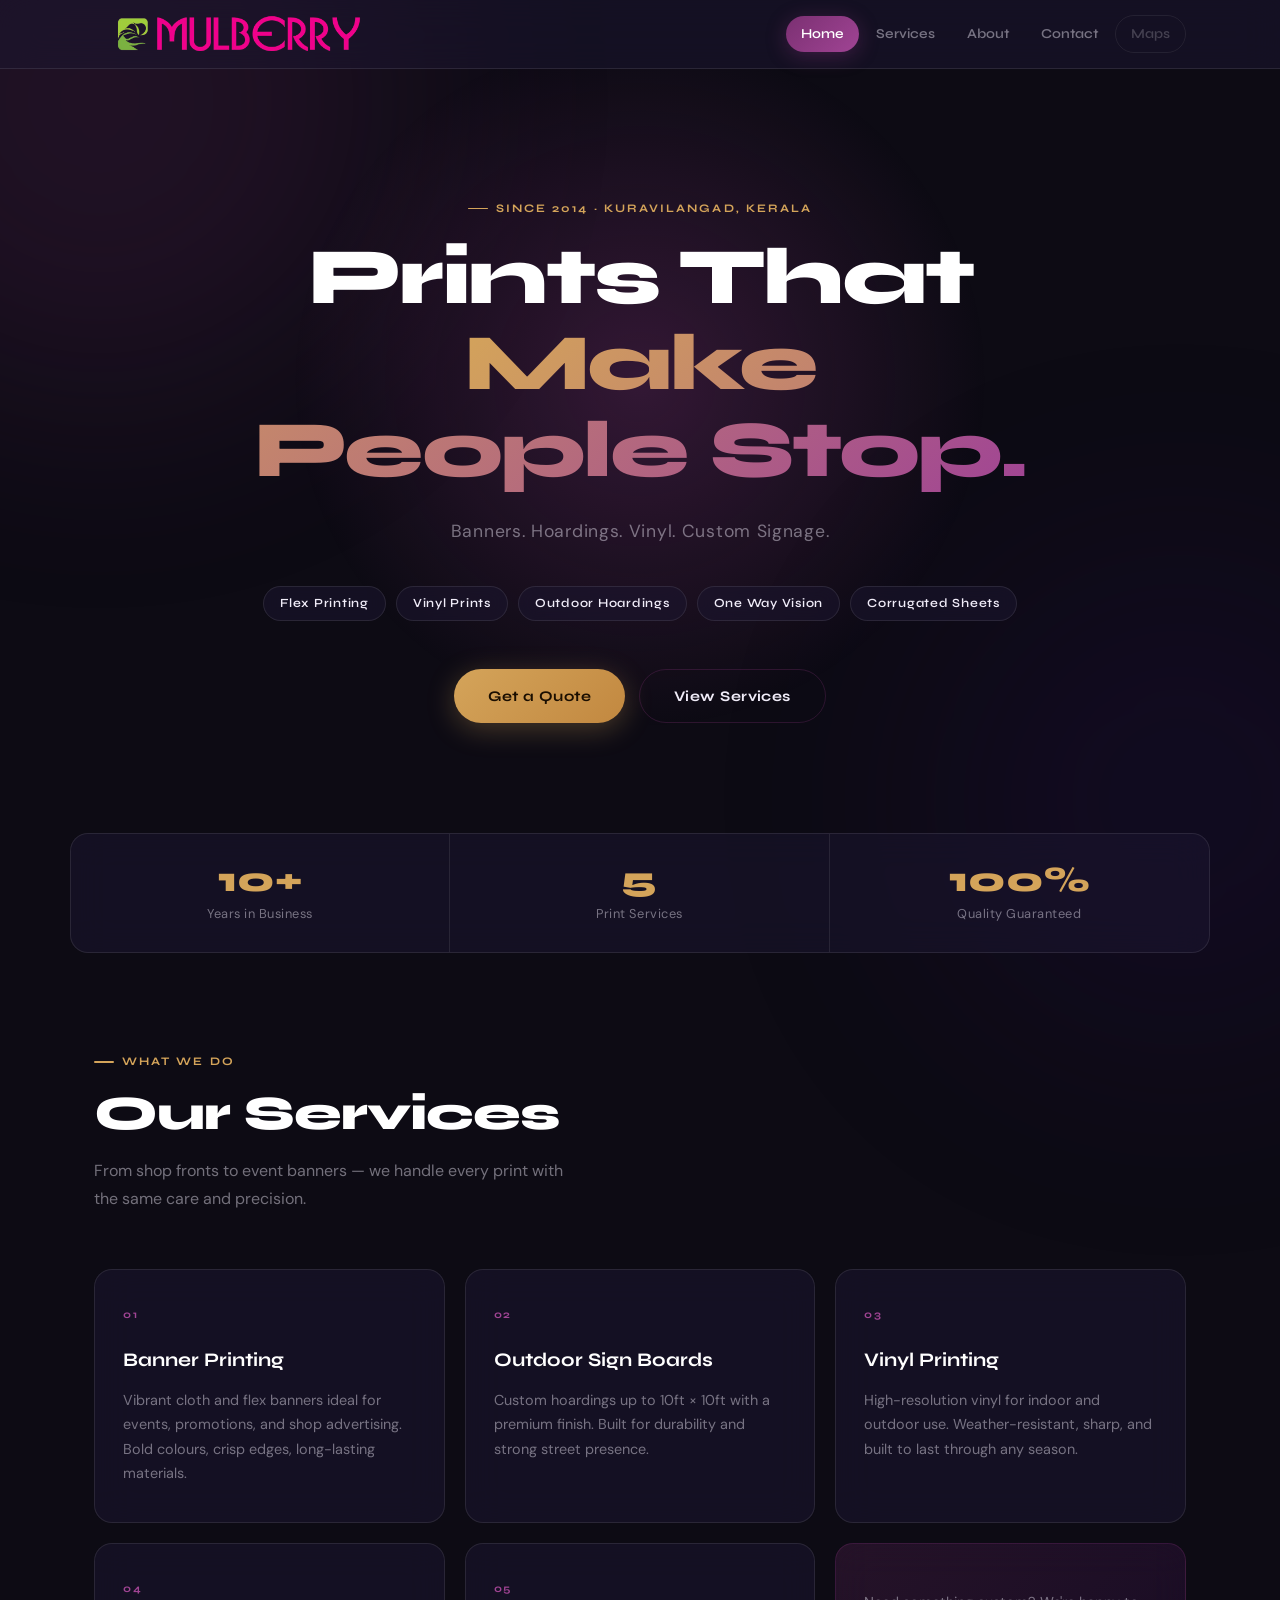
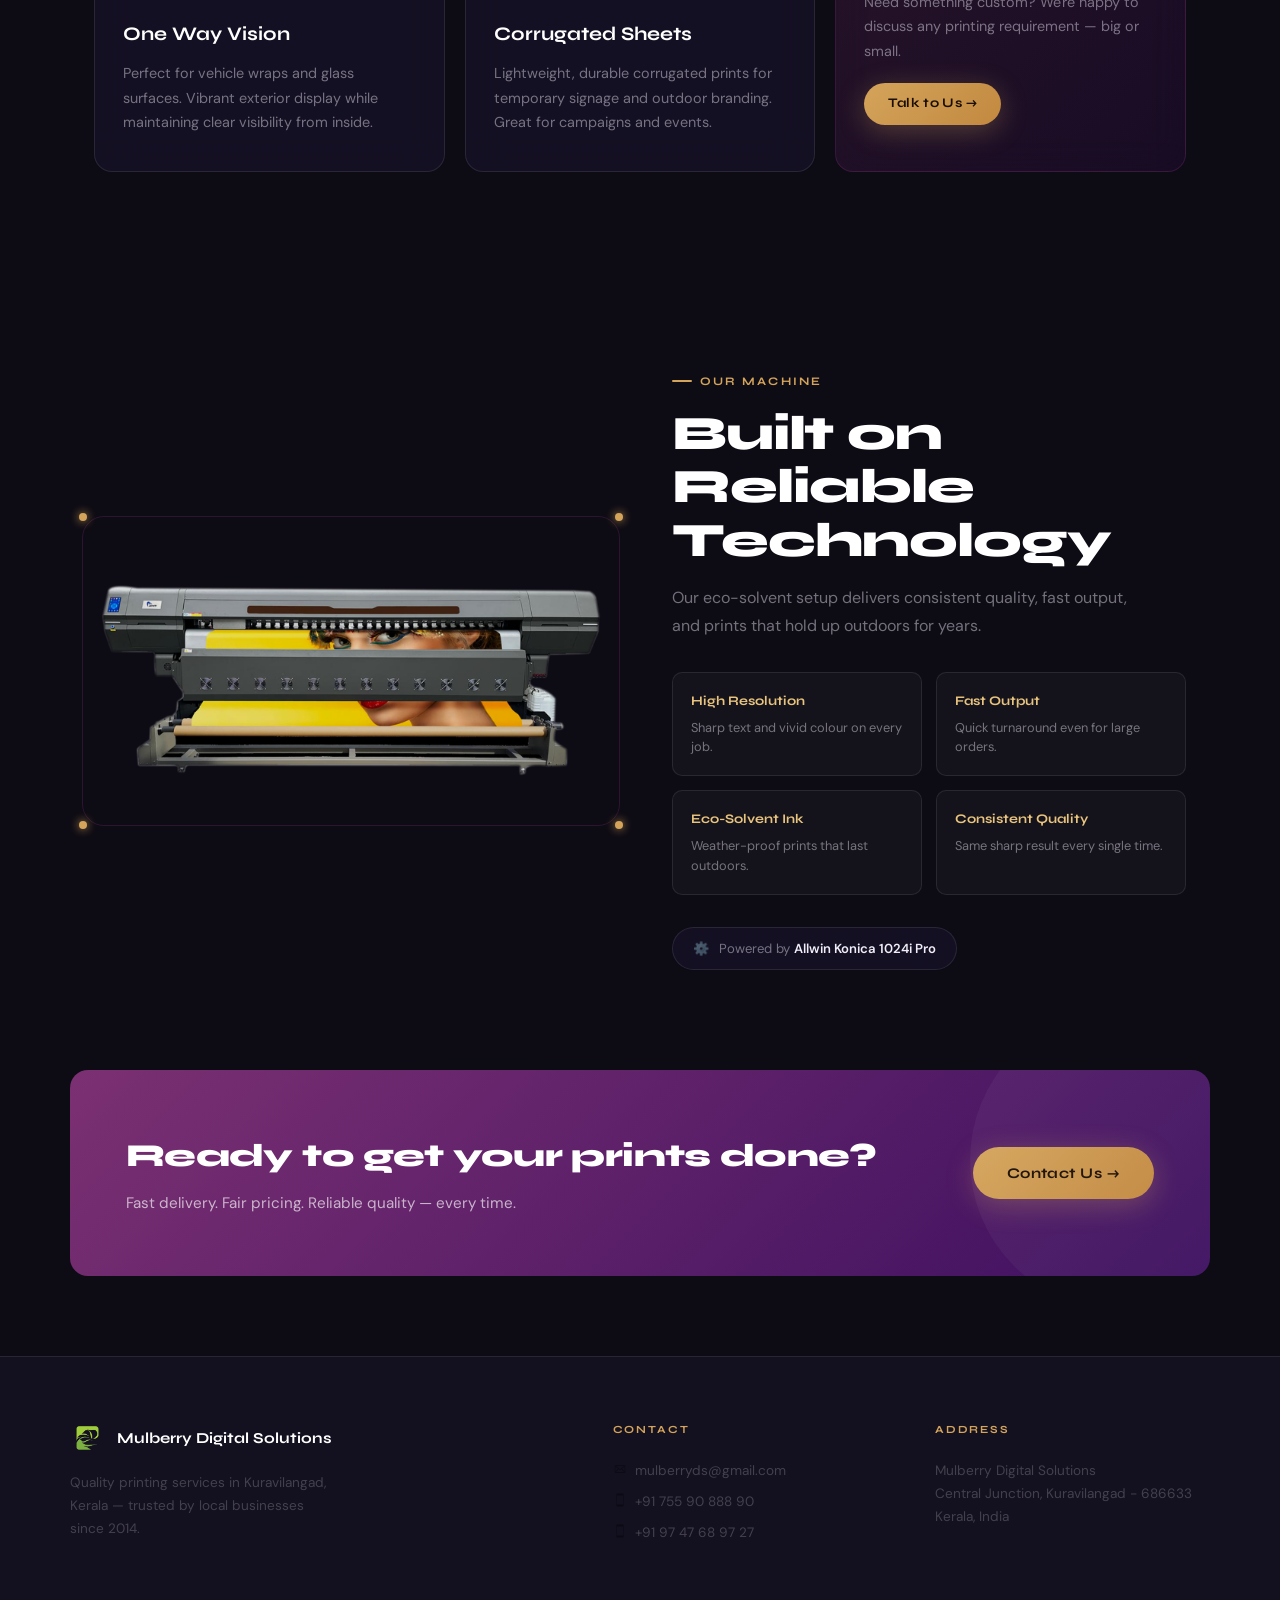
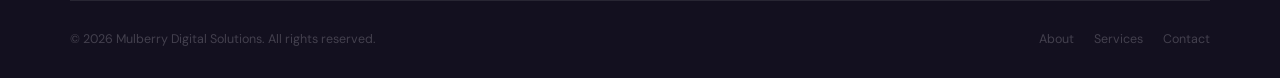
==== commit ef857d86: "Fix HTML formatting in index.html" ====
--- a/index.html
+++ b/index.html
@@ -1,4 +1,4 @@
-<!DOCTYPE html>
+
 <html lang="en">
 <head>
   <meta charset="UTF-8">
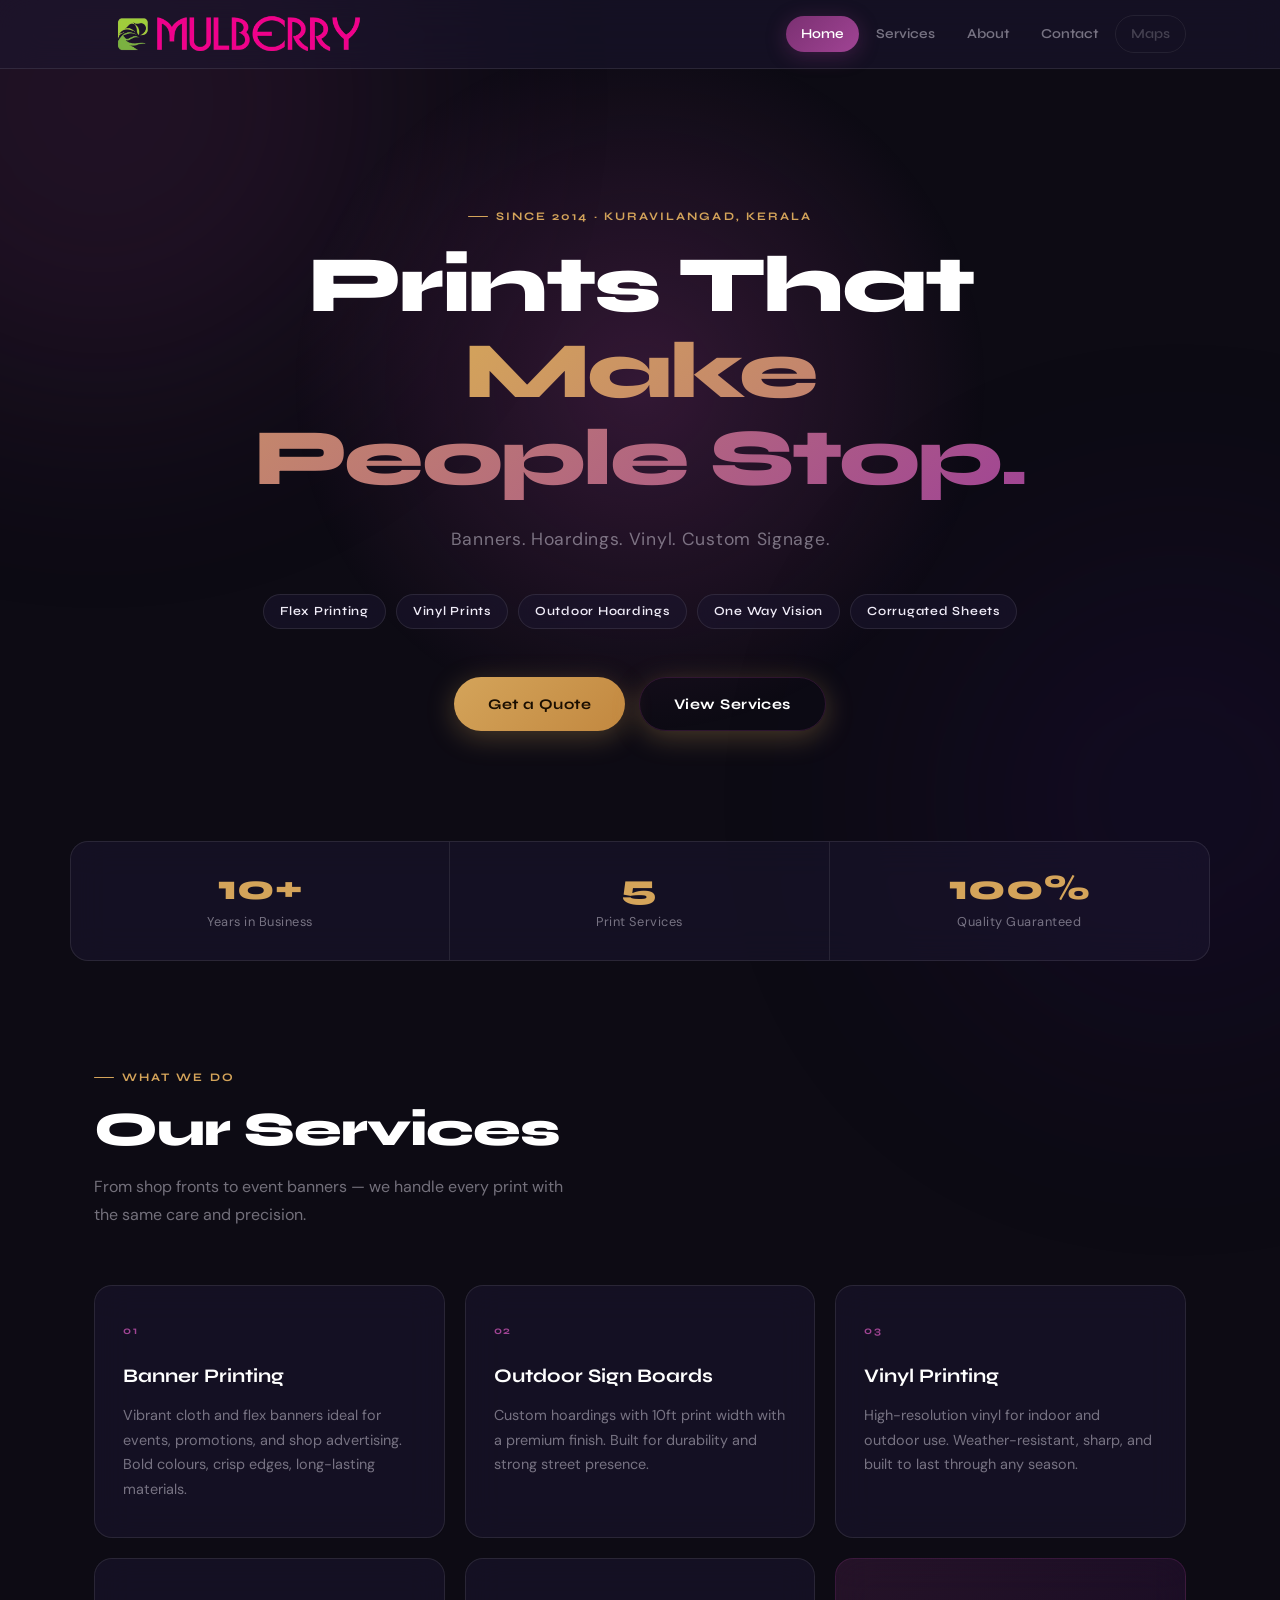
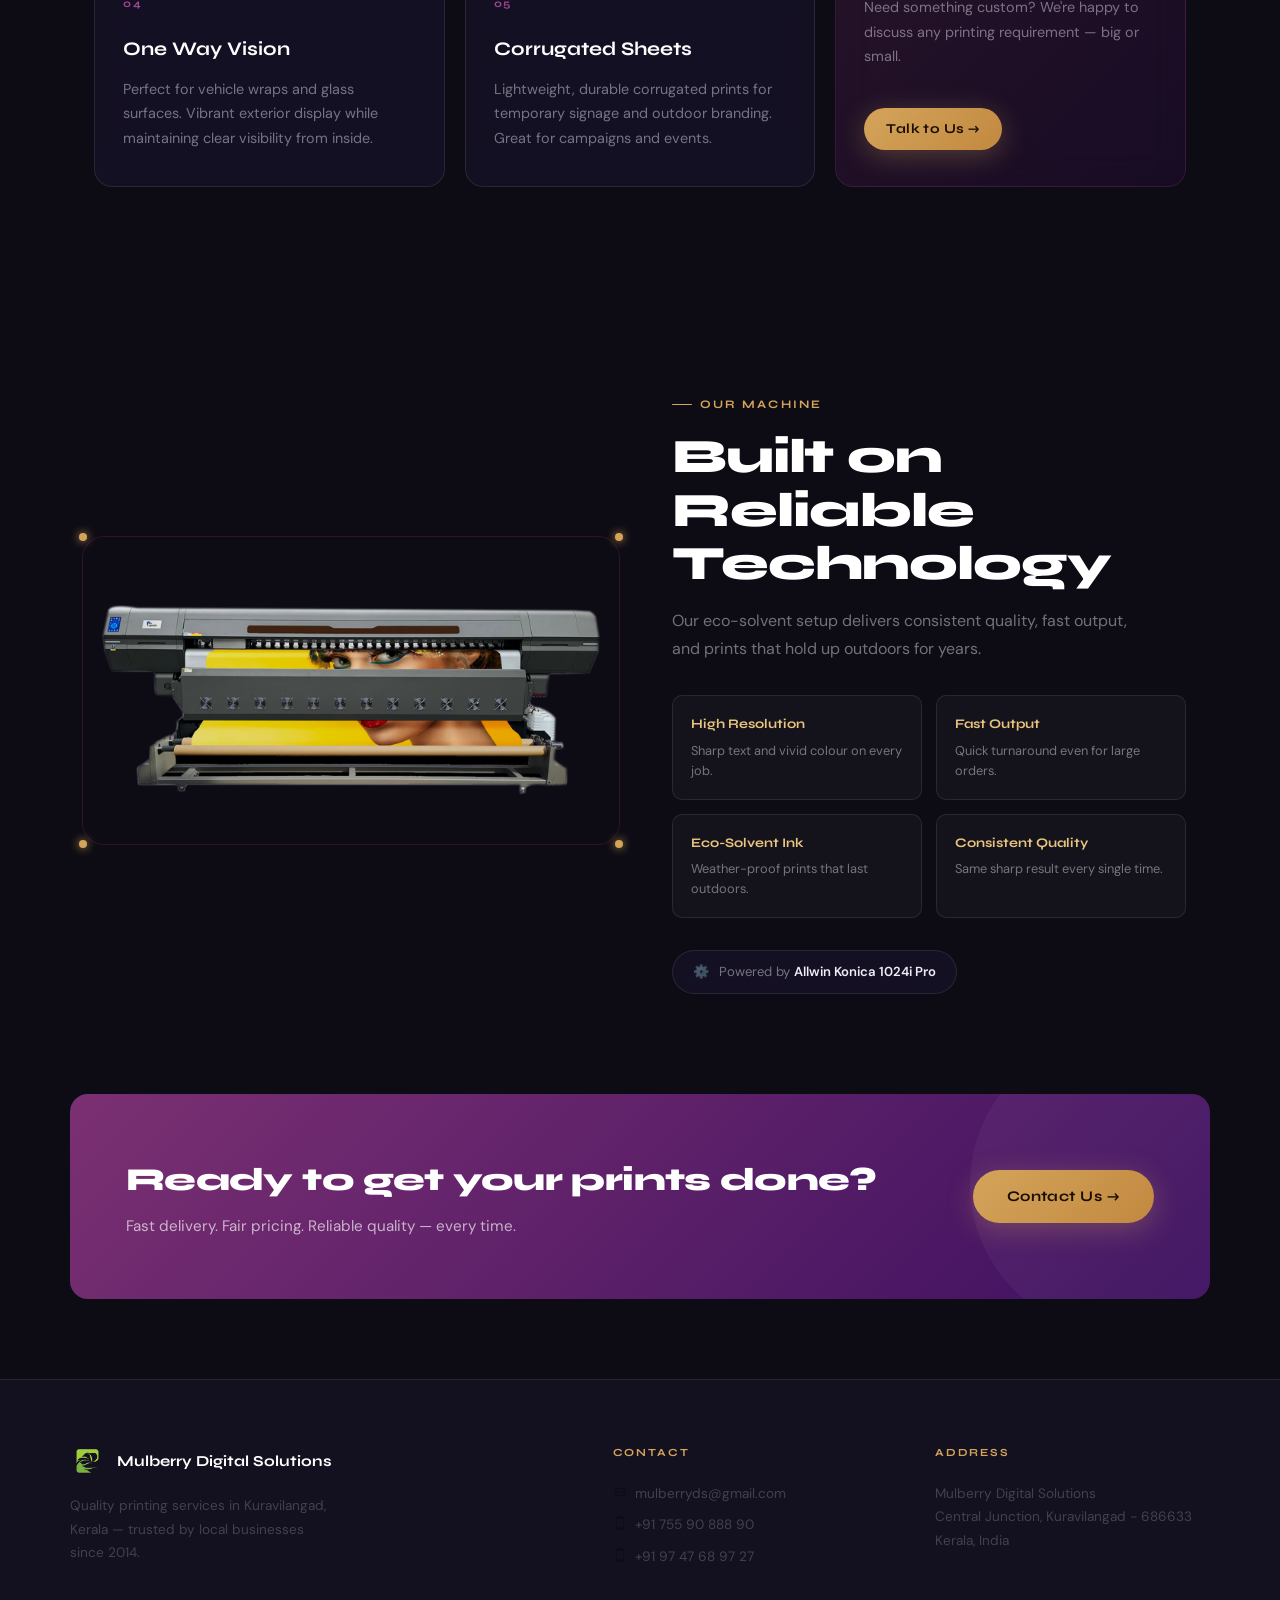
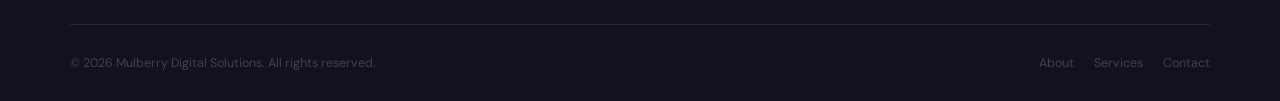
==== commit 12f3eb81: "Add files via upload" ====
--- a/index.html
+++ b/index.html
@@ -1,4 +1,4 @@
-
+<!DOCTYPE html>
 <html lang="en">
 <head>
   <meta charset="UTF-8">
@@ -12,19 +12,31 @@
 
   <!-- NAV -->
   <header>
-    <div class="nav-inner">
-      <div class="main-logo">
-        <a href="index.html"><img src="logo.png" alt="Mulberry Digital Solutions"></a>
-      </div>
-      <nav>
-        <a href="index.html" class="active">Home</a>
-        <a href="services.html">Services</a>
-        <a href="about.html">About</a>
-        <a href="contact.html">Contact</a>
-        <a href="https://maps.app.goo.gl/JUvYcrm8jPYvd14GA" target="_blank" rel="noopener" class="nav-maps">Maps</a>
-      </nav>
-    </div>
-  </header>
+  <div class="nav-inner">
+
+    <div class="main-logo">
+      <a href="index.html">
+        <img src="logo.png" alt="Mulberry Digital Solutions">
+      </a>
+    </div>
+
+    <!-- Mobile hamburger -->
+    <button class="menu-toggle" id="menuToggle" aria-label="Menu">
+      <span></span>
+      <span></span>
+      <span></span>
+    </button>
+
+    <nav id="mobileNav">
+      <a href="index.html" class="active">Home</a>
+      <a href="services.html">Services</a>
+      <a href="about.html">About</a>
+      <a href="contact.html">Contact</a>
+      <a href="https://maps.app.goo.gl/JUvYcrm8jPYvd14GA" target="_blank" rel="noopener" class="nav-maps">Maps</a>
+    </nav>
+
+  </div>
+</header>
 
   <!-- HERO -->
   <section class="hero">
@@ -81,7 +93,7 @@
         <div class="service-card">
           <div class="service-num">02</div>
           <h3>Outdoor Sign Boards</h3>
-          <p>Custom hoardings up to 10ft × 10ft with a premium finish. Built for durability and strong street presence.</p>
+          <p>Custom hoardings with 10ft print width with a premium finish. Built for durability and strong street presence.</p>
         </div>
         <div class="service-card">
           <div class="service-num">03</div>
@@ -100,7 +112,7 @@
         </div>
         <div class="service-card" style="display:flex;flex-direction:column;justify-content:center;align-items:flex-start;background:linear-gradient(135deg,rgba(123,48,114,0.22),rgba(61,16,96,0.22));border-color:rgba(123,48,114,0.3);">
           <p style="color:var(--muted);font-size:0.9rem;margin-bottom:20px;line-height:1.7;">Need something custom? We're happy to discuss any printing requirement — big or small.</p>
-          <a href="contact.html" class="btn" style="font-size:0.82rem;padding:10px 24px;">Talk to Us →</a>
+          <a href="contact.html" class="btn service-cta">Talk to Us →</a>
         </div>
       </div>
     </div>
@@ -198,5 +210,23 @@
     </div>
   </footer>
 
+<script>
+const menuToggle = document.getElementById("menuToggle");
+const nav = document.getElementById("mobileNav");
+
+menuToggle.addEventListener("click", () => {
+  nav.classList.toggle("open");
+  menuToggle.classList.toggle("active");
+});
+
+// close when clicking a link
+document.querySelectorAll("#mobileNav a").forEach(link => {
+  link.addEventListener("click", () => {
+    nav.classList.remove("open");
+    menuToggle.classList.remove("active");
+  });
+});
+</script>
+
 </body>
 </html>
--- a/style.css
+++ b/style.css
@@ -149,8 +149,10 @@
 }
 
 .main-logo img {
-  height: 40px;
+  max-height: 40px;
   width: auto;
+  object-fit: contain;
+  flex-shrink: 0;
 }
 
 nav {
@@ -190,6 +192,87 @@
   border-color: var(--border-2);
   color: var(--gold);
   background: transparent;
+}
+
+.menu-toggle {
+  display: none;
+  flex-direction: column;
+  justify-content: center;
+  gap: 5px;
+  background: transparent;
+  border: none;
+  cursor: pointer;
+  z-index: 999;
+}
+
+.menu-toggle span {
+  width: 26px;
+  height: 2px;
+  background: var(--white);
+  transition: 0.3s;
+  border-radius: 2px;
+}
+
+@media (max-width: 640px) {
+
+  .menu-toggle {
+    display: flex;
+  }
+
+  nav {
+    position: absolute;
+    top: 68px;
+    left: 0;
+    width: 100%;
+
+    display: flex;
+    flex-direction: column;
+    align-items: center;
+
+    background: var(--glass-bg);
+    backdrop-filter: var(--glass-blur);
+    -webkit-backdrop-filter: var(--glass-blur);
+
+    border-bottom: var(--glass-border);
+    border-left: var(--glass-border);
+    border-right: var(--glass-border);
+
+    box-shadow: 0 10px 40px rgba(0, 0, 0, 0.564);
+    max-height: 0;
+    overflow: hidden;
+    transition: max-height 0.35s ease, padding 0.35s ease;
+
+    --glass-bg: rgba(33, 28, 51, 0.853);
+    --glass-blur: blur(20px);
+    }
+
+    
+
+  nav a {
+    padding: 14px;
+    width: 100%;
+    text-align: center;
+    font-size: 0.95rem;
+    
+  }
+
+  nav.open {
+    max-height: 400px;
+    padding: 10px 0;
+  }
+
+}
+
+.menu-toggle.active span:nth-child(1) {
+  transform: rotate(45deg) translate(5px, 5px);
+}
+
+.menu-toggle.active span:nth-child(2) {
+  opacity: 0;
+}
+
+.menu-toggle.active span:nth-child(3) {
+  transform: rotate(-45deg) translate(5px, -5px);
 }
 
 /* ── HERO (index) ── */
@@ -267,19 +350,35 @@
 .btn {
   display: inline-flex;
   align-items: center;
+  justify-content: center;
   gap: 8px;
+
   background: linear-gradient(135deg, var(--gold), #c28840);
-  color: #1a0e00;
+  color: #1a0e00 !important;
+
   font-family: var(--font-display);
   font-weight: 700;
   font-size: 0.92rem;
   letter-spacing: 0.03em;
+
   padding: 14px 34px;
   border-radius: var(--r-pill);
-  border: none;
+
+  text-decoration: none;
+
   cursor: pointer;
   transition: transform var(--t), box-shadow var(--t), filter var(--t);
   box-shadow: 0 6px 28px rgba(212,164,90,0.3);
+
+  position: relative;
+  z-index: 2;
+}
+
+.service-card .service-cta {
+  margin-top: auto;
+  align-self: flex-start;
+  font-size: 0.85rem;
+  padding: 10px 22px;
 }
 
 .btn:hover {
@@ -290,17 +389,14 @@
 
 .btn.btn-outline {
   background: transparent;
-  color: var(--off-white);
+  color: var(--white) !important;
   border: 1px solid var(--border-2);
-  box-shadow: none;
 }
 
 .btn.btn-outline:hover {
   background: rgba(255,255,255,0.05);
   border-color: var(--mulberry-2);
   color: var(--white);
-  filter: none;
-  box-shadow: none;
 }
 
 /* ── STATS STRIP ── */
@@ -320,7 +416,6 @@
   border-radius: var(--r);
   display: grid;
   grid-template-columns: repeat(3, 1fr);
-  divide: var(--border);
 }
 
 .stat-item {
@@ -1045,9 +1140,17 @@
   .stat-item { border-right: none; border-bottom: var(--glass-border); }
   .stat-item:last-child { border-bottom: none; }
 
-  .nav-inner { height: 58px; padding: 0 16px; }
+  .nav-inner {
+  height: 68px;
+  padding: 0 16px;
+  gap: 12px;}
+
+  .main-logo img {
+  height: 42px;
+  width: auto;
+  object-fit: contain;
+}
   nav a { font-size: 0.78rem; padding: 5px 10px; }
-  .main-logo img { height: 32px; }
 
   .hero { padding: 90px 20px 80px; }
 
